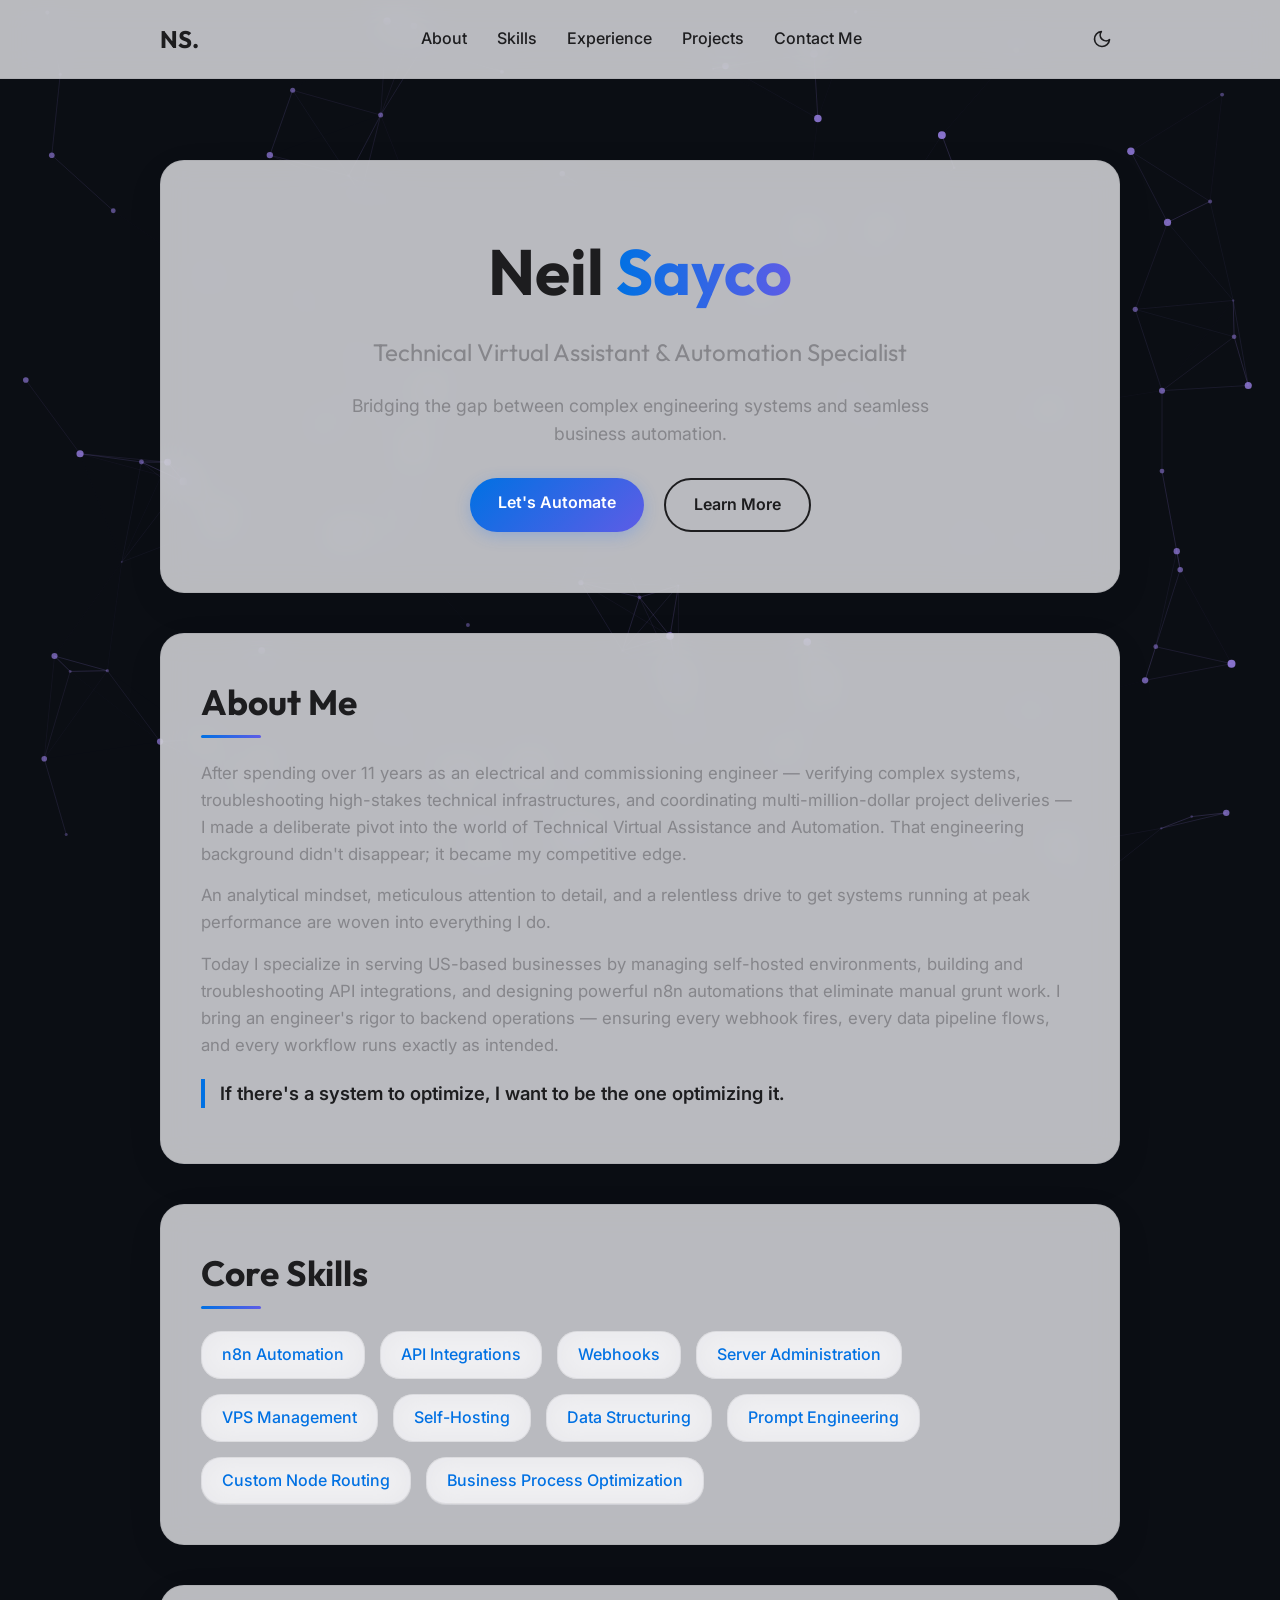
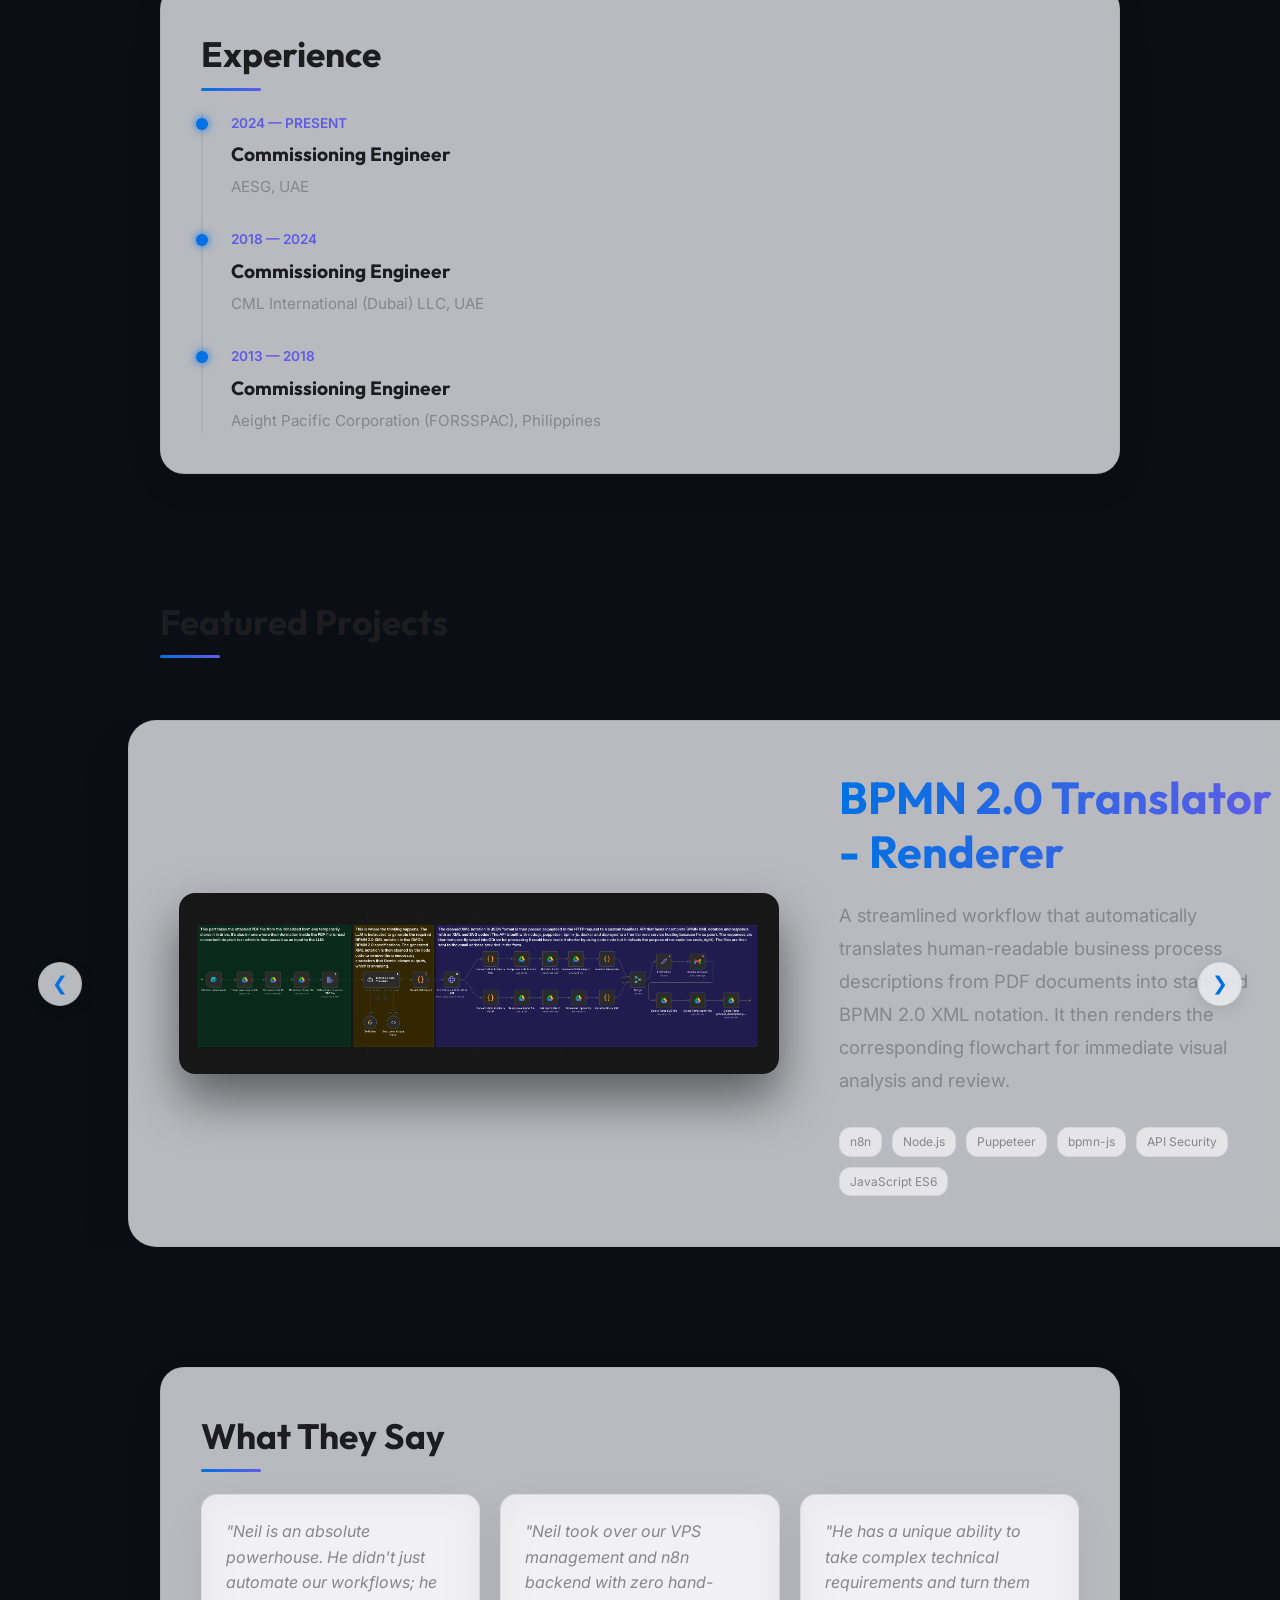
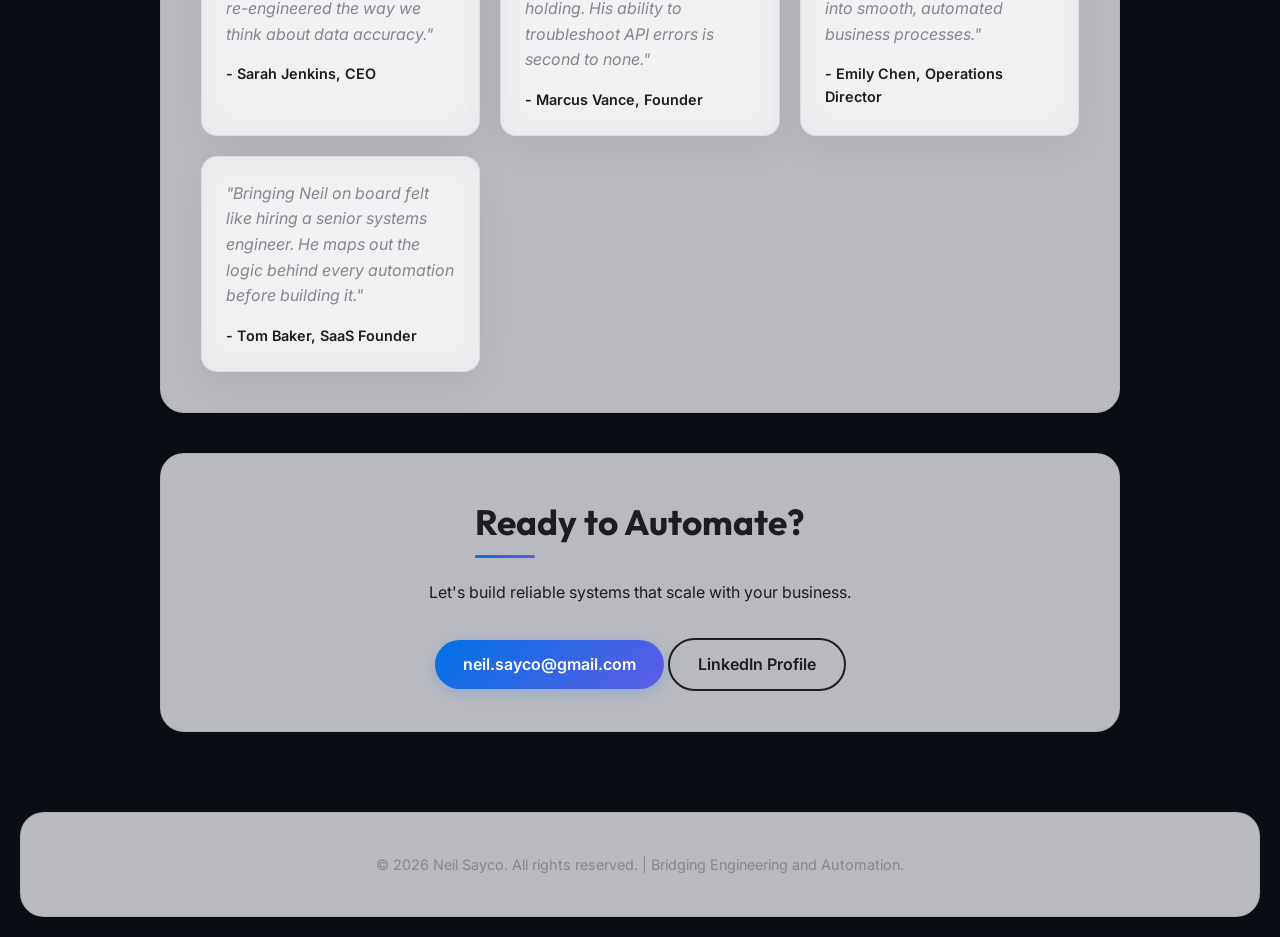
==== index.html @ bb2e6ae5 "updated the featured project section" ====
<!DOCTYPE html>
<html lang="en">
<head>
    <meta charset="UTF-8">
    <meta name="viewport" content="width=device-width, initial-scale=1.0">
    <meta name="description" content="Neil Sayco - Technical Virtual Assistant & n8n Automation Specialist">
    <title>Neil Sayco | Technical VA & Automation Specialist</title>
    <!-- Google Fonts -->
    <link rel="preconnect" href="https://fonts.googleapis.com">
    <link rel="preconnect" href="https://fonts.gstatic.com" crossorigin>
    <link href="https://fonts.googleapis.com/css2?family=Inter:wght@300;400;500;600;700;800&family=Outfit:wght@400;500;700&display=swap" rel="stylesheet">
    <link rel="stylesheet" href="styles.css">
</head>
<body>
    <!-- Canvas for Floating Particles -->
    <canvas id="particle-canvas"></canvas>

    <!-- Navigation -->
    <nav class="navbar">
        <div class="nav-content">
            <div class="logo">NS.</div>
            <div class="nav-links">
                <a href="#about">About</a>
                <a href="#skills">Skills</a>
                <a href="#experience">Experience</a>
                <a href="#projects">Projects</a>
                <a href="#contact">Contact Me</a>
            </div>
            <button id="theme-toggle" class="theme-btn" aria-label="Toggle Theme">
                <svg id="moon-icon" xmlns="http://www.w3.org/2000/svg" width="20" height="20" viewBox="0 0 24 24" fill="none" stroke="currentColor" stroke-width="2" stroke-linecap="round" stroke-linejoin="round" class="hidden"><path d="M21 12.79A9 9 0 1 1 11.21 3 7 7 0 0 0 21 12.79z"></path></svg>
                <svg id="sun-icon" xmlns="http://www.w3.org/2000/svg" width="20" height="20" viewBox="0 0 24 24" fill="none" stroke="currentColor" stroke-width="2" stroke-linecap="round" stroke-linejoin="round" class="hidden"><circle cx="12" cy="12" r="5"></circle><line x1="12" y1="1" x2="12" y2="3"></line><line x1="12" y1="21" x2="12" y2="23"></line><line x1="4.22" y1="4.22" x2="5.64" y2="5.64"></line><line x1="18.36" y1="18.36" x2="19.78" y2="19.78"></line><line x1="1" y1="12" x2="3" y2="12"></line><line x1="21" y1="12" x2="23" y2="12"></line><line x1="4.22" y1="19.78" x2="5.64" y2="18.36"></line><line x1="18.36" y1="5.64" x2="19.78" y2="4.22"></line></svg>
            </button>
        </div>
    </nav>

    <main class="container">
        <!-- Hero Section -->
        <section id="hero" class="glass-panel text-center hero-section reveal">
            <h1 class="hero-title">Neil <span class="gradient-text">Sayco</span></h1>
            <h2 class="hero-subtitle">Technical Virtual Assistant & Automation Specialist</h2>
            <p class="hero-tagline">Bridging the gap between complex engineering systems and seamless business automation.</p>
            <div class="hero-cta">
                <a href="#contact" class="btn btn-primary">Let's Automate</a>
                <a href="#about" class="btn btn-secondary">Learn More</a>
            </div>
        </section>

        <!-- About Section -->
        <section id="about" class="glass-panel reveal">
            <h2 class="section-title">About Me</h2>
            <div class="about-content">
                <p>After spending over 11 years as an electrical and commissioning engineer — verifying complex systems, troubleshooting high-stakes technical infrastructures, and coordinating multi-million-dollar project deliveries — I made a deliberate pivot into the world of Technical Virtual Assistance and Automation. That engineering background didn't disappear; it became my competitive edge.</p>
                <p>An analytical mindset, meticulous attention to detail, and a relentless drive to get systems running at peak performance are woven into everything I do.</p>
                <p>Today I specialize in serving US-based businesses by managing self-hosted environments, building and troubleshooting API integrations, and designing powerful n8n automations that eliminate manual grunt work. I bring an engineer's rigor to backend operations — ensuring every webhook fires, every data pipeline flows, and every workflow runs exactly as intended.</p>
                <p class="highlight-text">If there's a system to optimize, I want to be the one optimizing it.</p>
            </div>
        </section>

        <!-- Skills Section -->
        <section id="skills" class="glass-panel reveal">
            <h2 class="section-title">Core Skills</h2>
            <div class="skills-grid">
                <div class="skill-tag">n8n Automation</div>
                <div class="skill-tag">API Integrations</div>
                <div class="skill-tag">Webhooks</div>
                <div class="skill-tag">Server Administration</div>
                <div class="skill-tag">VPS Management</div>
                <div class="skill-tag">Self-Hosting</div>
                <div class="skill-tag">Data Structuring</div>
                <div class="skill-tag">Prompt Engineering</div>
                <div class="skill-tag">Custom Node Routing</div>
                <div class="skill-tag">Business Process Optimization</div>
            </div>
        </section>

        <!-- Experience Section -->
        <section id="experience" class="glass-panel reveal">
            <h2 class="section-title">Experience</h2>
            <div class="timeline">
                <div class="timeline-item">
                    <div class="timeline-date">2024 — PRESENT</div>
                    <div class="timeline-content">
                        <h3>Commissioning Engineer</h3>
                        <p>AESG, UAE</p>
                    </div>
                </div>
                <div class="timeline-item">
                    <div class="timeline-date">2018 — 2024</div>
                    <div class="timeline-content">
                        <h3>Commissioning Engineer</h3>
                        <p>CML International (Dubai) LLC, UAE</p>
                    </div>
                </div>
                <div class="timeline-item">
                    <div class="timeline-date">2013 — 2018</div>
                    <div class="timeline-content">
                        <h3>Commissioning Engineer</h3>
                        <p>Aeight Pacific Corporation (FORSSPAC), Philippines</p>
                    </div>
                </div>
            </div>
        </section>

        <!-- Projects Section - Full Bleed Carousel -->
        <section id="projects" class="reveal" style="width: 100vw; margin-left: calc(-50vw + 50%); padding: 80px 0; overflow-x: hidden;">
            <div style="max-width: 1000px; margin: 0 auto; padding: 0 20px; display: flex;">
                <h2 class="section-title">Featured Projects</h2>
            </div>
            <div class="carousel-wrapper" style="width: 100vw; margin-top: 40px;">
                <button class="carousel-btn prev-btn" aria-label="Previous Project" style="left: 3vw;">❮</button>
                <div class="projects-carousel" style="padding: 0; gap: 0;">
                    <!-- BPMN Project -->
                    <div class="carousel-slide">
                        <a href="bpmn-translator.html" class="slide-content-layout" style="text-decoration: none; color: inherit;">
                            <img src="bpmn-screenshot.png" alt="BPMN Workflow" class="slide-image">
                            <div class="slide-text">
                                <h3>BPMN 2.0 Translator - Renderer</h3>
                                <p>A streamlined workflow that automatically translates human-readable business process descriptions from PDF documents into standard BPMN 2.0 XML notation. It then renders the corresponding flowchart for immediate visual analysis and review.</p>
                                <div class="project-tags">
                                    <span class="tag">n8n</span>
                                    <span class="tag">Node.js</span>
                                    <span class="tag">Puppeteer</span>
                                    <span class="tag">bpmn-js</span>
                                    <span class="tag">API Security</span>
                                    <span class="tag">JavaScript ES6</span>
                                </div>
                            </div>
                        </a>
                    </div>
                    <!-- Error Handler Project -->
                    <div class="carousel-slide">
                        <div class="slide-content-layout">
                            <img src="error-handler-screenshot.png" alt="Simple Error Handler Workflow" class="slide-image">
                            <div class="slide-text">
                                <h3>Simple Error Handler Workflow</h3>
                                <p>A resilient, general-purpose error handling architecture that programmatically intercepts node failures across all automations. It instantly aggregates execution diagnostics and alerts stakeholders via beautifully structured HTML email reports.</p>
                                <div class="project-tags">
                                    <span class="tag">n8n</span>
                                </div>
                            </div>
                        </div>
                    </div>
                    <!-- Server Project -->
                    <div class="carousel-slide">
                        <div class="slide-content-layout">
                            <div class="slide-text" style="text-align: center; margin: 0 auto; max-width: 800px;">
                                <h3>Self-Hosted Automation Server</h3>
                                <p>Deployed and managed a self-hosted n8n instance on a Hostinger VPS. Configured secure environment variables, managed backend troubleshooting, and resolved complex OAuth redirect_uri_mismatch errors.</p>
                                <div class="project-tags" style="justify-content: center;">
                                    <span class="tag">n8n</span>
                                    <span class="tag">VPS</span>
                                    <span class="tag">API</span>
                                </div>
                            </div>
                        </div>
                    </div>
                    <!-- Chatbot Project -->
                    <div class="carousel-slide">
                        <div class="slide-content-layout">
                            <div class="slide-text" style="text-align: center; margin: 0 auto; max-width: 800px;">
                                <h3>AI Chatbot Knowledge Base</h3>
                                <p>Structured a foundational knowledge base for an AI-powered customer service chatbot. Organized business data and operational logic for automated customer inquiry resolution (Sip & Snack Society).</p>
                                <div class="project-tags" style="justify-content: center;">
                                    <span class="tag">AI Integration</span>
                                    <span class="tag">Data Structuring</span>
                                </div>
                            </div>
                        </div>
                    </div>
                    <!-- Advanced Workflow Project -->
                    <div class="carousel-slide">
                        <div class="slide-content-layout">
                            <div class="slide-text" style="text-align: center; margin: 0 auto; max-width: 800px;">
                                <h3>Advanced Workflow Automation</h3>
                                <p>Developed custom automation logic utilizing n8n expressions and custom node routing to streamline data transfer and eliminate manual administrative tasks.</p>
                                <div class="project-tags" style="justify-content: center;">
                                    <span class="tag">n8n</span>
                                    <span class="tag">BPA</span>
                                </div>
                            </div>
                        </div>
                    </div>
                </div>
                <button class="carousel-btn next-btn" aria-label="Next Project" style="right: 3vw;">❯</button>
            </div>
        </section>

        <!-- Testimonials Section -->
        <section id="testimonials" class="glass-panel reveal">
            <h2 class="section-title">What They Say</h2>
            <div class="testimonials-grid">
                <div class="testimonial-card glass-panel-inner">
                    <p class="quote">"Neil is an absolute powerhouse. He didn't just automate our workflows; he re-engineered the way we think about data accuracy."</p>
                    <p class="author">- Sarah Jenkins, CEO</p>
                </div>
                <div class="testimonial-card glass-panel-inner">
                    <p class="quote">"Neil took over our VPS management and n8n backend with zero hand-holding. His ability to troubleshoot API errors is second to none."</p>
                    <p class="author">- Marcus Vance, Founder</p>
                </div>
                <div class="testimonial-card glass-panel-inner">
                    <p class="quote">"He has a unique ability to take complex technical requirements and turn them into smooth, automated business processes."</p>
                    <p class="author">- Emily Chen, Operations Director</p>
                </div>
                <div class="testimonial-card glass-panel-inner">
                    <p class="quote">"Bringing Neil on board felt like hiring a senior systems engineer. He maps out the logic behind every automation before building it."</p>
                    <p class="author">- Tom Baker, SaaS Founder</p>
                </div>
            </div>
        </section>

        <!-- Contact Section -->
        <section id="contact" class="glass-panel reveal text-center">
            <h2 class="section-title">Ready to Automate?</h2>
            <p style="margin-bottom: 2rem;">Let's build reliable systems that scale with your business.</p>
            <div class="contact-links">
                <a href="mailto:neil.sayco@gmail.com" class="btn btn-primary">neil.sayco@gmail.com</a>
                <a href="https://www.linkedin.com/in/neil-tech-va/" target="_blank" class="btn btn-secondary">LinkedIn Profile</a>
            </div>
        </section>
    </main>

    <footer class="glass-panel text-center">
        <p>&copy; 2026 Neil Sayco. All rights reserved. | Bridging Engineering and Automation.</p>
    </footer>

    <!-- Lightbox Modal -->
    <div id="image-lightbox" class="lightbox hidden">
        <span class="lightbox-close">&times;</span>
        <img id="lightbox-img" class="lightbox-content" src="" alt="Full View">
    </div>

    <script src="script.js"></script>
</body>
</html>
---- styles.css ----
:root {
    /* Light Theme (Default - Apple Liquid Glass Inspired) */
    --bg-color: #0B0E14; /* Lock background to dark mode color */
    --text-primary: #1d1d1f;
    --text-secondary: #86868b;
    --accent-primary: #0071e3;
    --accent-secondary: #5e5ce6;
    --glass-bg: rgba(245, 245, 247, 0.75); /* Light grey shade for cards */
    --glass-border: rgba(0, 0, 0, 0.06);
    --glass-shadow: 0 12px 40px rgba(0, 0, 0, 0.06);
    --card-hover: rgba(229, 229, 234, 0.9);
}

.dark-theme {
    /* Dark Theme */
    --bg-color: #0B0E14; /* Deep, sleek midnight */
    --text-primary: #f8fafc;
    --text-secondary: #94a3b8;
    --accent-primary: #60a5fa;
    --accent-secondary: #a78bfa;
    --glass-bg: rgba(15, 23, 42, 0.6);
    --glass-border: rgba(255, 255, 255, 0.05);
    --glass-shadow: 0 8px 32px 0 rgba(0, 0, 0, 0.3);
    --card-hover: rgba(30, 41, 59, 0.8);
}

* {
    margin: 0;
    padding: 0;
    box-sizing: border-box;
    scroll-behavior: smooth;
}

body {
    font-family: 'Inter', sans-serif;
    background-color: var(--bg-color);
    color: var(--text-primary);
    transition: background-color 0.5s ease, color 0.5s ease;
    min-height: 100vh;
    overflow-x: hidden;
    line-height: 1.6;
}

/* Canvas Background */
#particle-canvas {
    position: fixed;
    top: 0;
    left: 0;
    width: 100vw;
    height: 100vh;
    z-index: -1;
    pointer-events: none;
}

/* Typography elements */
h1, h2, h3, h4, .logo {
    font-family: 'Outfit', sans-serif;
}

.text-center { text-align: center; }

.gradient-text {
    background: linear-gradient(to right, var(--accent-primary), var(--accent-secondary));
    -webkit-background-clip: text;
    background-clip: text;
    color: transparent;
    display: inline-block;
}

/* Container */
.container {
    max-width: 1000px;
    margin: 0 auto;
    padding: 100px 20px 40px;
    display: flex;
    flex-direction: column;
    gap: 40px;
}

/* Glassmorphism Panels */
.glass-panel {
    background: var(--glass-bg);
    backdrop-filter: blur(16px) saturate(180%);
    -webkit-backdrop-filter: blur(16px) saturate(180%);
    border: 1px solid var(--glass-border);
    border-radius: 24px;
    padding: 40px;
    box-shadow: var(--glass-shadow);
    transition: transform 0.3s ease, background 0.3s ease;
}

.glass-panel-inner {
    background: var(--glass-bg);
    backdrop-filter: blur(16px) saturate(180%);
    -webkit-backdrop-filter: blur(16px) saturate(180%);
    border: 1px solid var(--glass-border);
    border-radius: 16px;
    padding: 24px;
    box-shadow: var(--glass-shadow);
    transition: transform 0.3s ease, background 0.3s ease, box-shadow 0.3s ease;
}

.glass-panel-inner:hover {
    transform: translateY(-5px);
    background: var(--card-hover);
    box-shadow: 0 12px 40px 0 rgba(0, 0, 0, 0.15);
}

/* Navigation */
.navbar {
    position: fixed;
    top: 0;
    width: 100%;
    padding: 20px 0;
    z-index: 100;
    background: var(--glass-bg);
    backdrop-filter: blur(16px) saturate(180%);
    -webkit-backdrop-filter: blur(16px) saturate(180%);
    border-bottom: 1px solid var(--glass-border);
}

.nav-content {
    max-width: 1000px;
    margin: 0 auto;
    display: flex;
    justify-content: space-between;
    align-items: center;
    padding: 0 20px;
}

.logo {
    font-size: 1.5rem;
    font-weight: 700;
    color: var(--text-primary);
    cursor: pointer;
}

.nav-links {
    display: flex;
    gap: 30px;
}

.nav-links a {
    color: var(--text-primary);
    text-decoration: none;
    font-weight: 500;
    transition: color 0.3s ease;
}

.nav-links a:hover {
    color: var(--accent-primary);
}

.theme-btn {
    background: transparent;
    border: none;
    color: var(--text-primary);
    cursor: pointer;
    display: flex;
    align-items: center;
    justify-content: center;
    padding: 8px;
    border-radius: 50%;
    transition: background 0.3s ease;
}

.theme-btn:hover {
    background: rgba(128, 128, 128, 0.1);
}

.hidden {
    display: none;
}

/* Buttons */
.btn {
    display: inline-block;
    padding: 12px 28px;
    border-radius: 30px;
    font-weight: 600;
    text-decoration: none;
    transition: all 0.3s ease;
    cursor: pointer;
}

.btn-primary {
    background: linear-gradient(135deg, var(--accent-primary), var(--accent-secondary));
    color: white;
    box-shadow: 0 4px 15px rgba(59, 130, 246, 0.3);
}

.btn-primary:hover {
    transform: translateY(-3px);
    box-shadow: 0 8px 25px rgba(59, 130, 246, 0.4);
}

.btn-secondary {
    background: transparent;
    color: var(--text-primary);
    border: 2px solid var(--text-primary);
}

.btn-secondary:hover {
    background: var(--text-primary);
    color: var(--bg-color);
}

/* Hero Section */
.hero-section {
    margin-top: 60px;
    padding: 60px 20px;
}

.hero-title {
    font-size: 4rem;
    margin-bottom: 10px;
}

.hero-subtitle {
    font-size: 1.5rem;
    font-weight: 400;
    color: var(--text-secondary);
    margin-bottom: 20px;
}

.hero-tagline {
    font-size: 1.1rem;
    max-width: 600px;
    margin: 0 auto 30px;
    color: var(--text-secondary);
}

.hero-cta {
    display: flex;
    gap: 20px;
    justify-content: center;
}

/* Sections Common */
.section-title {
    font-size: 2.2rem;
    margin-bottom: 30px;
    position: relative;
    display: inline-block;
}

.section-title::after {
    content: '';
    position: absolute;
    bottom: -8px;
    left: 0;
    width: 60px;
    height: 3px;
    background: linear-gradient(90deg, var(--accent-primary), var(--accent-secondary));
    border-radius: 3px;
}

/* About Section */
.about-content p {
    margin-bottom: 15px;
    color: var(--text-secondary);
    font-size: 1.05rem;
}

.highlight-text {
    font-weight: 600;
    color: var(--text-primary) !important;
    font-size: 1.15rem !important;
    margin-top: 20px;
    border-left: 4px solid var(--accent-primary);
    padding-left: 15px;
}

/* Skills */
.skills-grid {
    display: flex;
    flex-wrap: wrap;
    gap: 15px;
}

.skill-tag {
    background: var(--glass-bg);
    backdrop-filter: blur(16px) saturate(180%);
    -webkit-backdrop-filter: blur(16px) saturate(180%);
    border: 1px solid var(--glass-border);
    color: var(--accent-primary);
    padding: 10px 20px;
    border-radius: 20px;
    font-weight: 500;
    transition: all 0.3s ease;
}

.dark-theme .skill-tag {
    background: var(--glass-bg);
    color: #93c5fd;
}

.skill-tag:hover {
    background: var(--accent-primary);
    color: white;
    transform: translateY(-2px);
}

/* Experience Timeline */
.timeline {
    position: relative;
    padding-left: 30px;
}

.timeline::before {
    content: '';
    position: absolute;
    left: 0;
    top: 0;
    height: 100%;
    width: 2px;
    background: var(--glass-border);
}

.timeline-item {
    position: relative;
    margin-bottom: 30px;
}

.timeline-item::before {
    content: '';
    position: absolute;
    left: -35px;
    top: 5px;
    width: 12px;
    height: 12px;
    border-radius: 50%;
    background: var(--accent-primary);
    box-shadow: 0 0 10px var(--accent-primary);
}

.timeline-item:last-child {
    margin-bottom: 0;
}

.timeline-date {
    font-size: 0.85rem;
    font-weight: 600;
    color: var(--accent-secondary);
    margin-bottom: 5px;
}

.timeline-content h3 {
    font-size: 1.2rem;
    margin-bottom: 5px;
}

.timeline-content p {
    color: var(--text-secondary);
    font-size: 0.95rem;
}

/* Projects Carousel - Full Bleed */
.carousel-wrapper {
    position: relative;
    display: flex;
    align-items: center;
    width: 100%;
}

.projects-carousel {
    display: flex;
    overflow-x: auto;
    scroll-snap-type: x mandatory;
    scroll-behavior: smooth;
    -ms-overflow-style: none; /* IE and Edge */
    scrollbar-width: none; /* Firefox */
    gap: 0;
    width: 100%;
}

.projects-carousel::-webkit-scrollbar {
    display: none;
}

.carousel-slide {
    min-width: 100vw;
    scroll-snap-align: center;
    flex-shrink: 0;
    display: flex;
    justify-content: center;
    align-items: center;
    padding: 0 10vw;
    box-sizing: border-box;
    /* Cards removed so text floats above the particle background! */
}

/* New Layout for inner slide content */
.slide-content-layout {
    display: flex;
    flex-direction: row;
    align-items: center;
    gap: 60px;
    width: 100%;
    max-width: 1200px;
    margin: 0 auto;
    
    /* Glassmorphism highlighting the expanded project block */
    background: var(--glass-bg);
    backdrop-filter: blur(16px) saturate(180%);
    -webkit-backdrop-filter: blur(16px) saturate(180%);
    border: 1px solid var(--glass-border);
    border-radius: 28px;
    padding: 50px;
    box-shadow: 0 20px 50px rgba(0, 0, 0, 0.1);
    box-sizing: border-box;
}

@media (max-width: 900px) {
    .slide-content-layout {
        flex-direction: column;
        text-align: center;
        gap: 30px;
        padding: 30px;
    }
}

.slide-image {
    flex: 1;
    width: 100%;
    max-width: 600px;
    height: auto;
    max-height: 400px;
    object-fit: contain;
    border-radius: 16px;
    box-shadow: 0 25px 50px rgba(0,0,0,0.5);
    transition: transform 0.5s ease;
}

.slide-image:hover {
    transform: scale(1.02) translateY(-10px);
}

.slide-text {
    flex: 1;
    display: flex;
    flex-direction: column;
    justify-content: center;
}

.slide-text h3 {
    font-size: 2.8rem;
    margin-bottom: 20px;
    background: linear-gradient(to right, var(--accent-primary), var(--accent-secondary));
    -webkit-background-clip: text;
    background-clip: text;
    color: transparent;
    line-height: 1.2;
}

.slide-text p {
    font-size: 1.15rem;
    color: var(--text-secondary);
    line-height: 1.8;
    margin-bottom: 30px;
}

.project-tags {
    display: flex;
    flex-wrap: wrap;
    gap: 10px;
}

@media (max-width: 900px) {
    .project-tags {
        justify-content: center;
    }
}

.carousel-btn {
    position: absolute;
    top: 50%;
    transform: translateY(-50%);
    background: var(--glass-bg);
    border: 1px solid var(--glass-border);
    backdrop-filter: blur(16px) saturate(180%);
    -webkit-backdrop-filter: blur(16px) saturate(180%);
    color: var(--accent-primary);
    width: 44px;
    height: 44px;
    border-radius: 50%;
    cursor: pointer;
    z-index: 10;
    display: flex;
    align-items: center;
    justify-content: center;
    font-size: 1.2rem;
    box-shadow: 0 4px 15px rgba(0, 0, 0, 0.1);
    transition: all 0.3s ease;
}

.carousel-btn:hover {
    background: var(--accent-primary);
    color: white;
    transform: translateY(-50%) scale(1.1);
}

.prev-btn { left: 20px; }
.next-btn { right: 20px; }

.tag {
    font-size: 0.75rem;
    padding: 4px 10px;
    background: var(--glass-bg);
    border: 1px solid var(--glass-border);
    border-radius: 12px;
    color: var(--text-secondary);
}

/* Testimonials */
.testimonials-grid {
    display: grid;
    grid-template-columns: repeat(auto-fit, minmax(250px, 1fr));
    gap: 20px;
}

.quote {
    font-style: italic;
    color: var(--text-secondary);
    margin-bottom: 15px;
}

.author {
    font-weight: 600;
    font-size: 0.9rem;
    color: var(--text-primary);
}

/* Footer */
footer {
    padding: 20px;
    margin: 40px 20px 20px;
    border-radius: 16px;
    font-size: 0.9rem;
    color: var(--text-secondary);
}

/* Reveal Animations */
.reveal {
    opacity: 0;
    transform: translateY(30px);
    transition: all 0.8s ease-out;
}

.reveal.active {
    opacity: 1;
    transform: translateY(0);
}

@media (max-width: 768px) {
    .hero-title {
        font-size: 2.8rem;
    }
    .hero-subtitle {
        font-size: 1.2rem;
    }
    .nav-links {
        display: none;
    }
}

/* View Transition API for Circular Theme Toggle Wipe */
::view-transition-old(root),
::view-transition-new(root) {
    animation: none;
    mix-blend-mode: normal;
}
::view-transition-new(root) {
    z-index: 10;
}
::view-transition-old(root) {
    z-index: 1;
}

/* Disable existing fade transitions while the view transition circle wipe runs */
html.switching-theme * {
    transition: none !important;
}

/* Image Expansion Lightbox */
.lightbox {
    position: fixed;
    z-index: 2000;
    top: 0;
    left: 0;
    width: 100vw;
    height: 100vh;
    background-color: rgba(0, 0, 0, 0.85);
    backdrop-filter: blur(10px);
    -webkit-backdrop-filter: blur(10px);
    display: flex;
    justify-content: center;
    align-items: center;
    opacity: 0;
    pointer-events: none;
    transition: opacity 0.3s ease;
}

.lightbox:not(.hidden) {
    opacity: 1;
    pointer-events: auto;
}

.lightbox-content {
    max-width: 90vw;
    max-height: 90vh;
    border-radius: 12px;
    box-shadow: 0 15px 50px rgba(0, 0, 0, 0.6);
    transform: scale(0.95);
    transition: transform 0.3s ease;
    object-fit: contain;
}

.lightbox:not(.hidden) .lightbox-content {
    transform: scale(1);
}

.lightbox-close {
    position: absolute;
    top: 30px;
    right: 40px;
    color: white;
    font-size: 50px;
    font-weight: 300;
    cursor: pointer;
    transition: color 0.3s ease;
}

.lightbox-close:hover {
    color: var(--accent-primary);
}
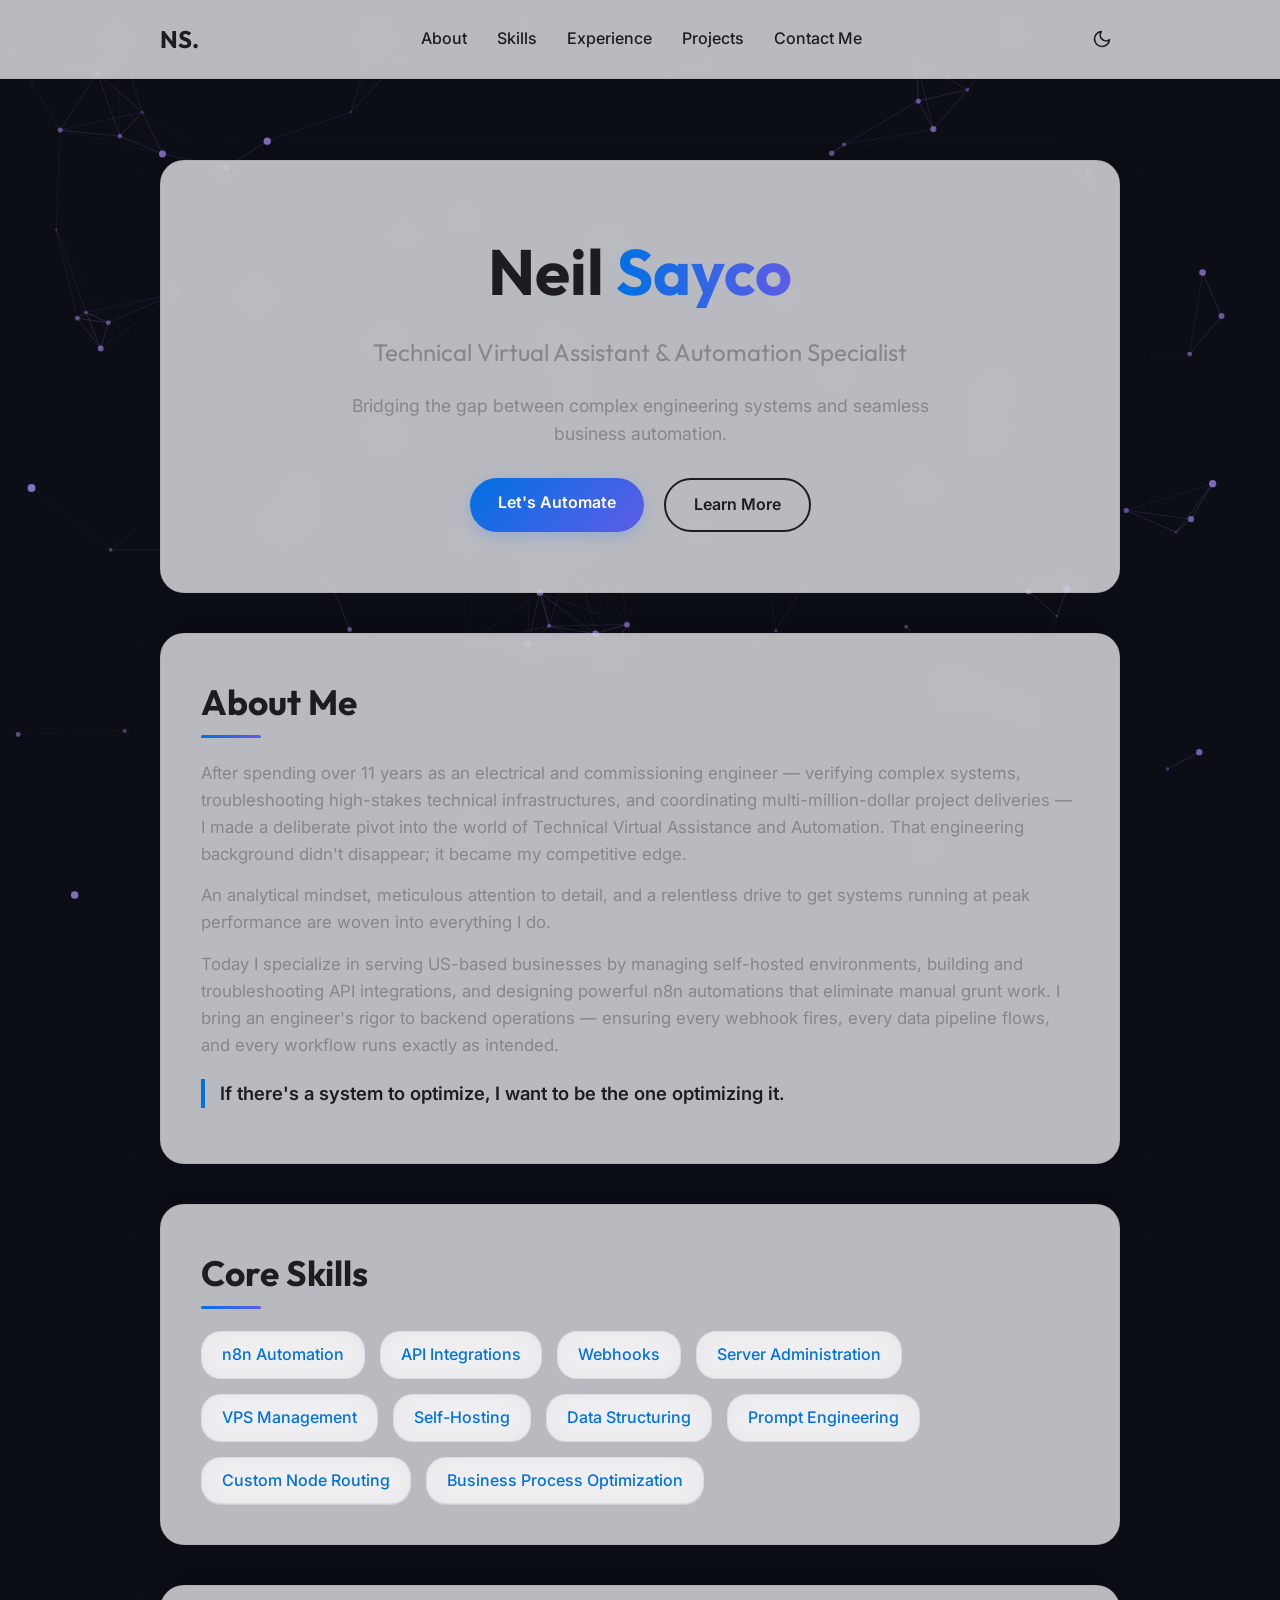
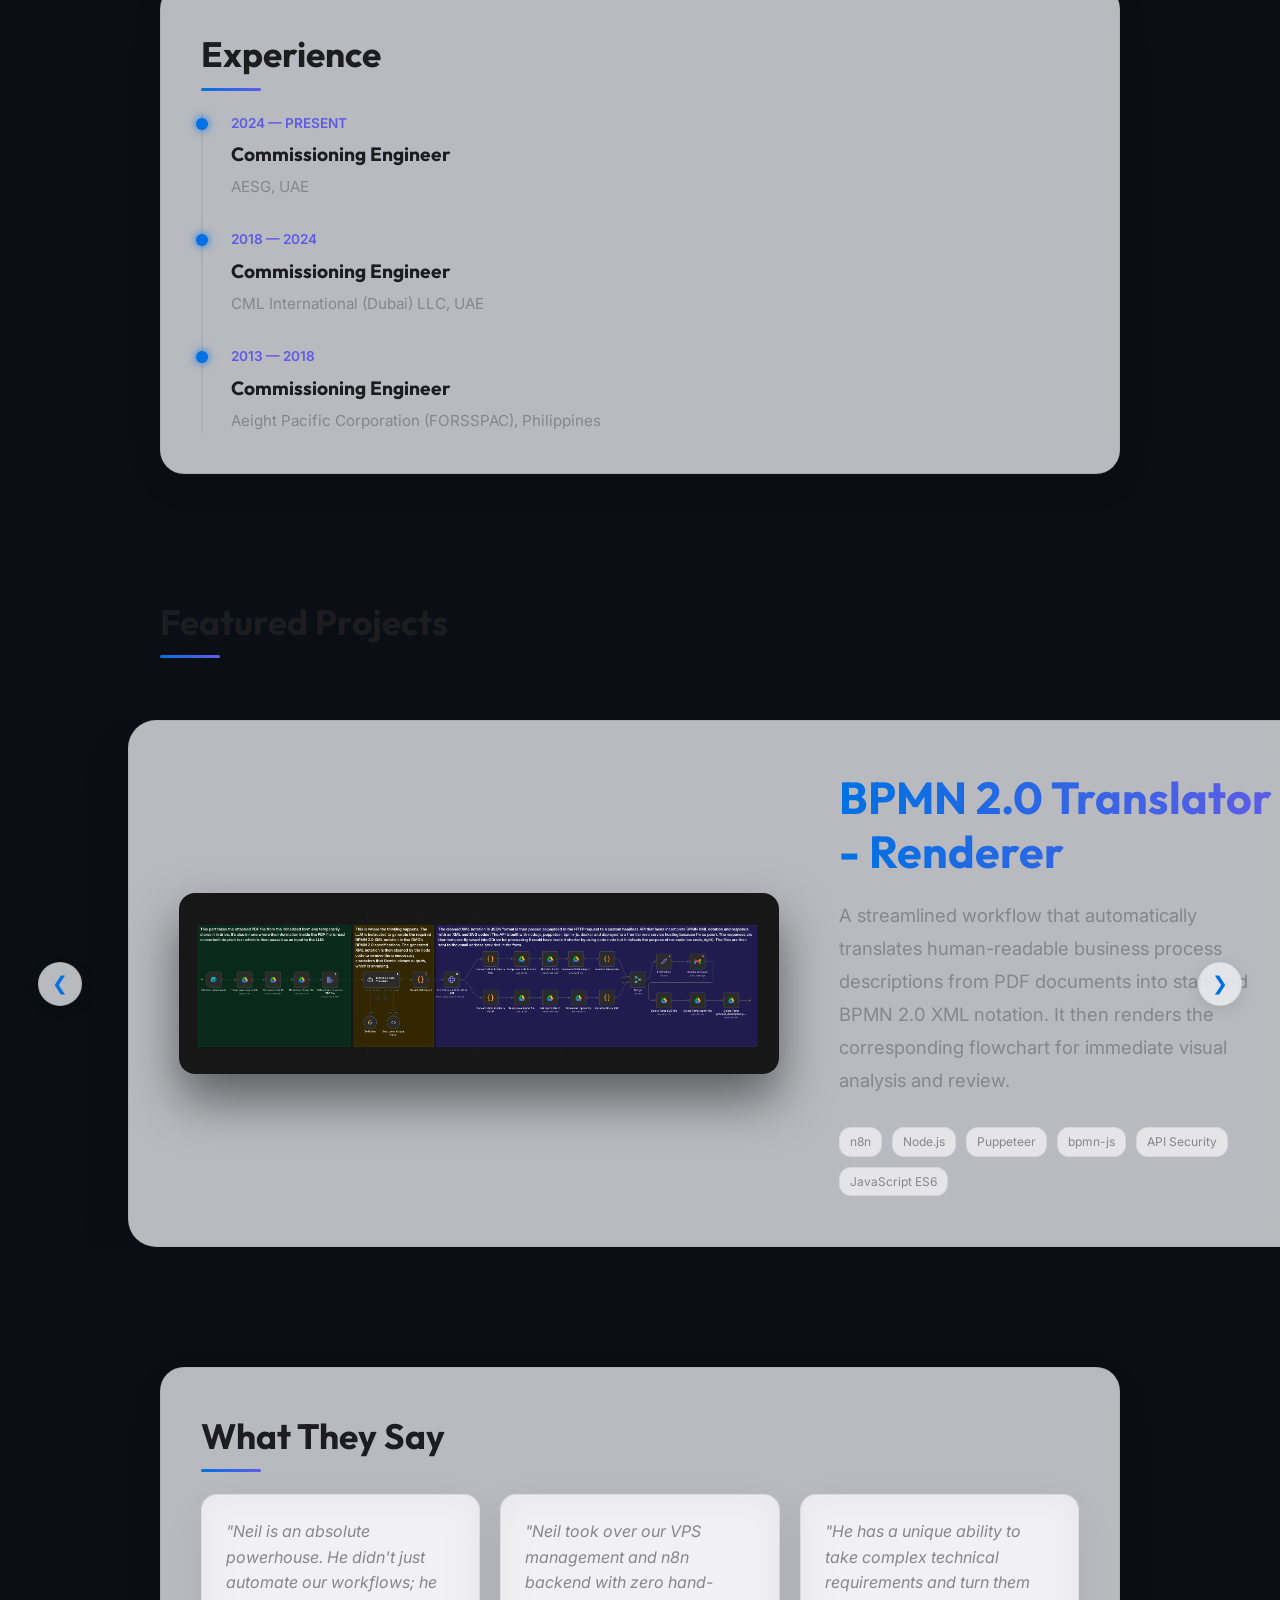
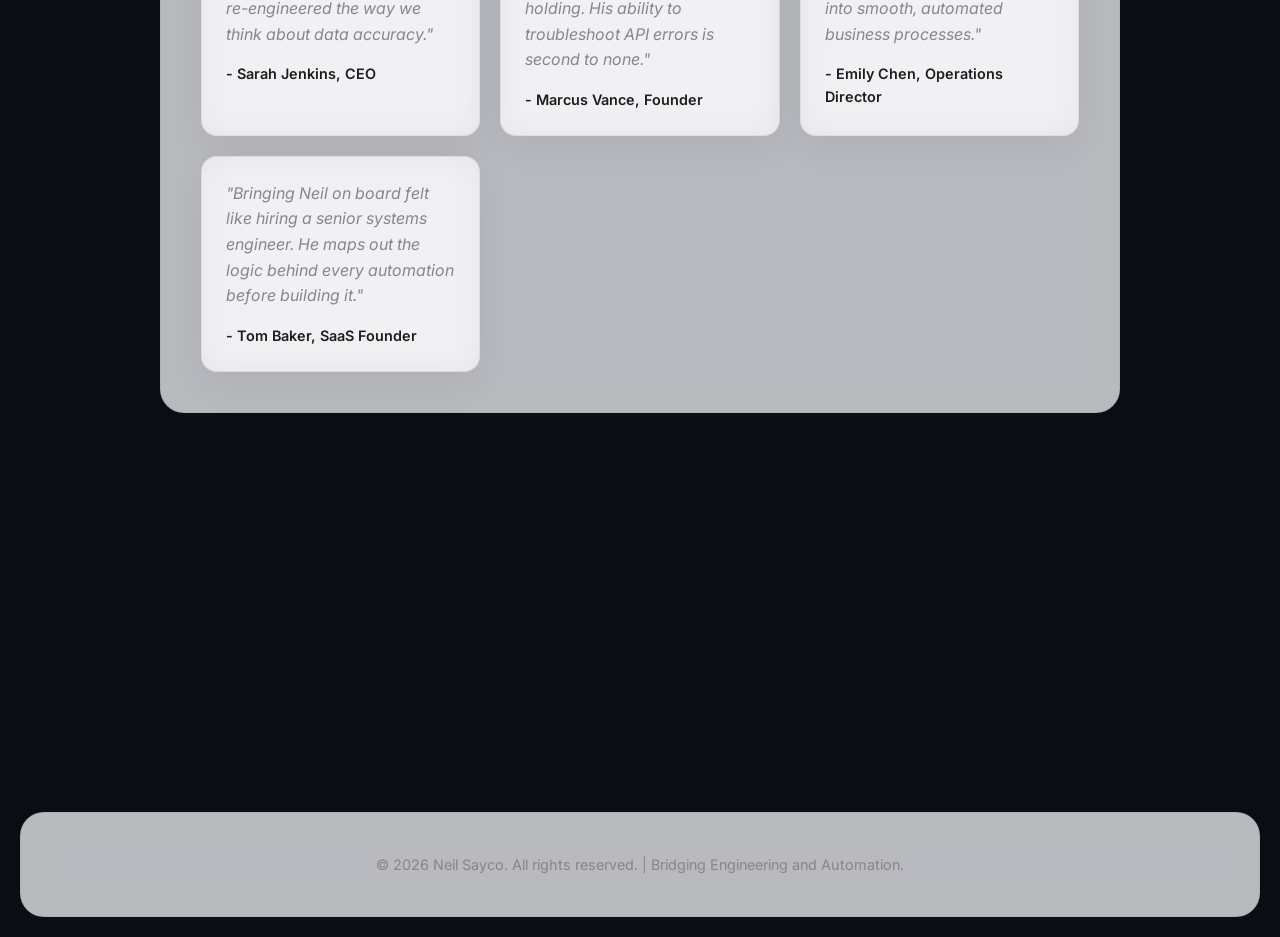
==== commit ee6cc687: "Removed placeholder projects" ====
--- a/index.html
+++ b/index.html
@@ -140,7 +140,7 @@
                             </div>
                         </div>
                     </div>
-                    <!-- Server Project -->
+                    <!-- Server Project
                     <div class="carousel-slide">
                         <div class="slide-content-layout">
                             <div class="slide-text" style="text-align: center; margin: 0 auto; max-width: 800px;">
@@ -154,7 +154,7 @@
                             </div>
                         </div>
                     </div>
-                    <!-- Chatbot Project -->
+                    -- Chatbot Project --
                     <div class="carousel-slide">
                         <div class="slide-content-layout">
                             <div class="slide-text" style="text-align: center; margin: 0 auto; max-width: 800px;">
@@ -167,7 +167,7 @@
                             </div>
                         </div>
                     </div>
-                    <!-- Advanced Workflow Project -->
+                    -- Advanced Workflow Project --
                     <div class="carousel-slide">
                         <div class="slide-content-layout">
                             <div class="slide-text" style="text-align: center; margin: 0 auto; max-width: 800px;">
@@ -180,7 +180,7 @@
                             </div>
                         </div>
                     </div>
-                </div>
+                </div> -->
                 <button class="carousel-btn next-btn" aria-label="Next Project" style="right: 3vw;">❯</button>
             </div>
         </section>
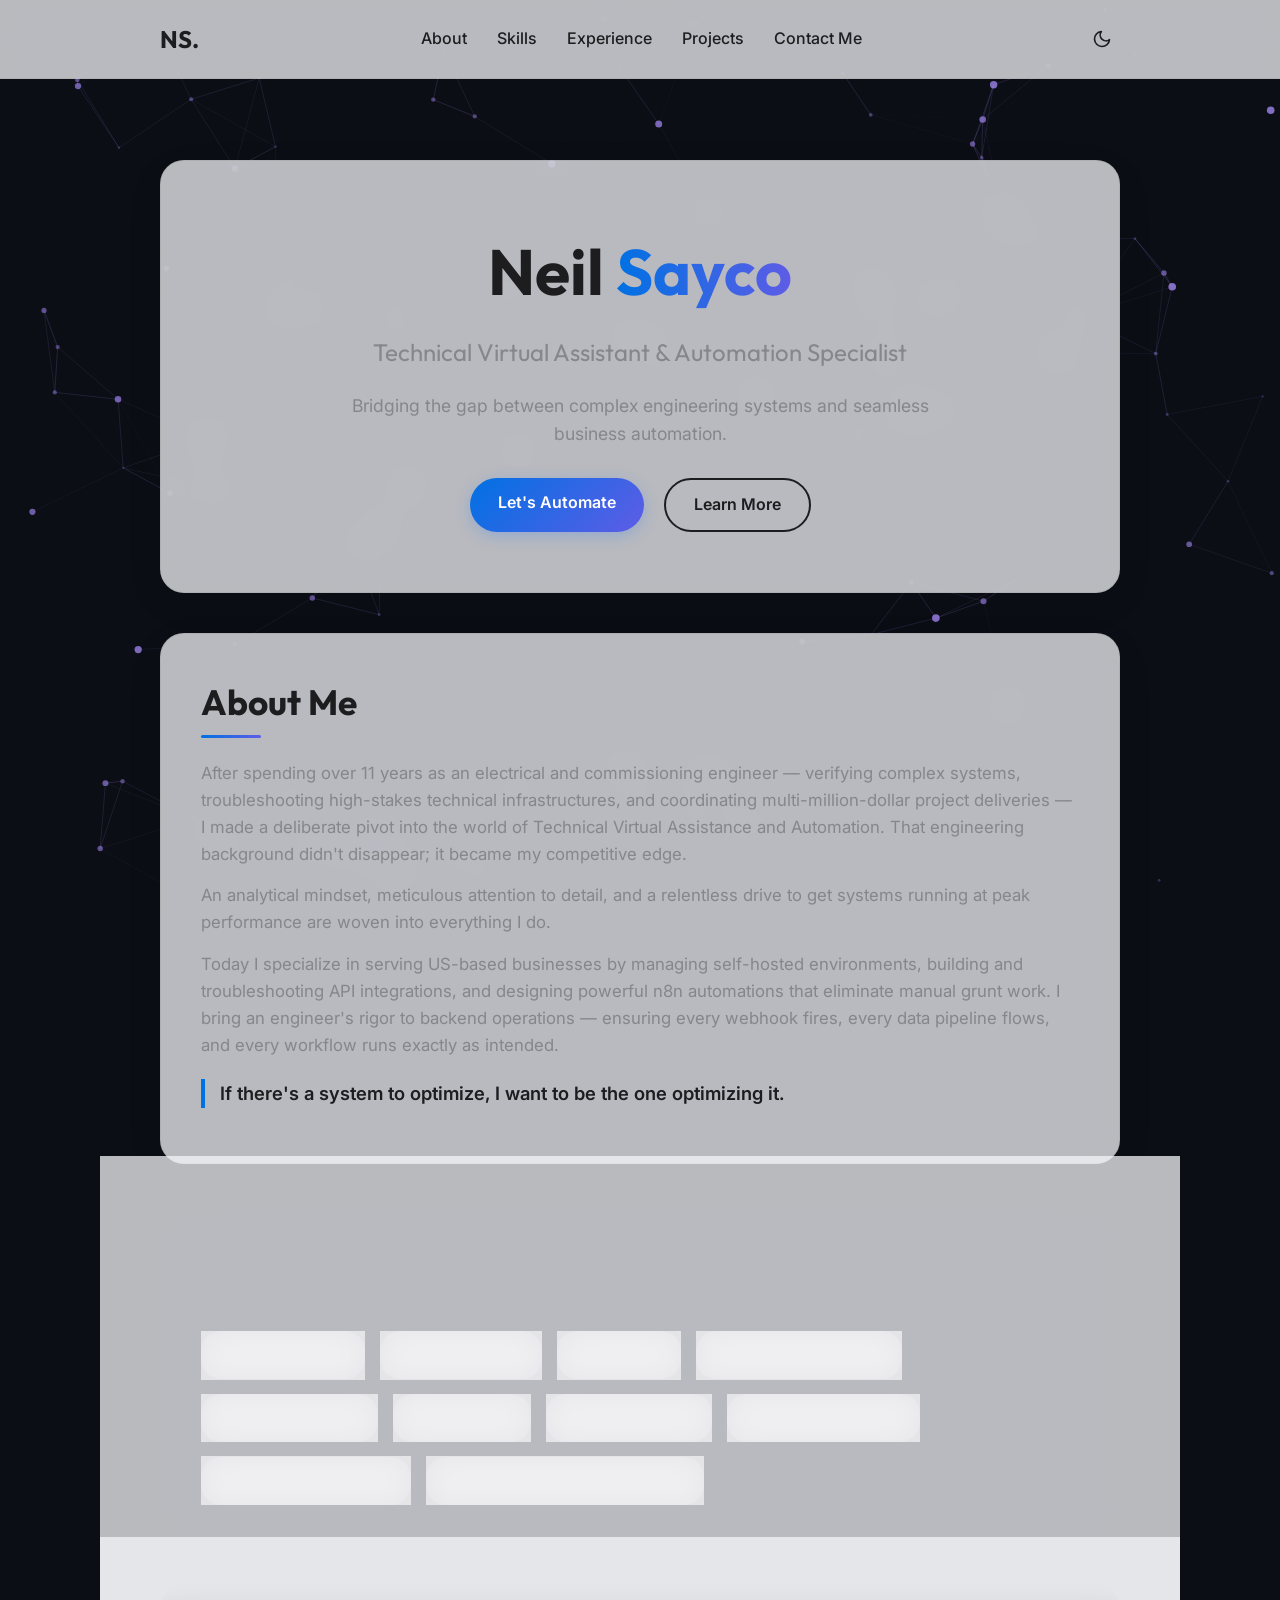
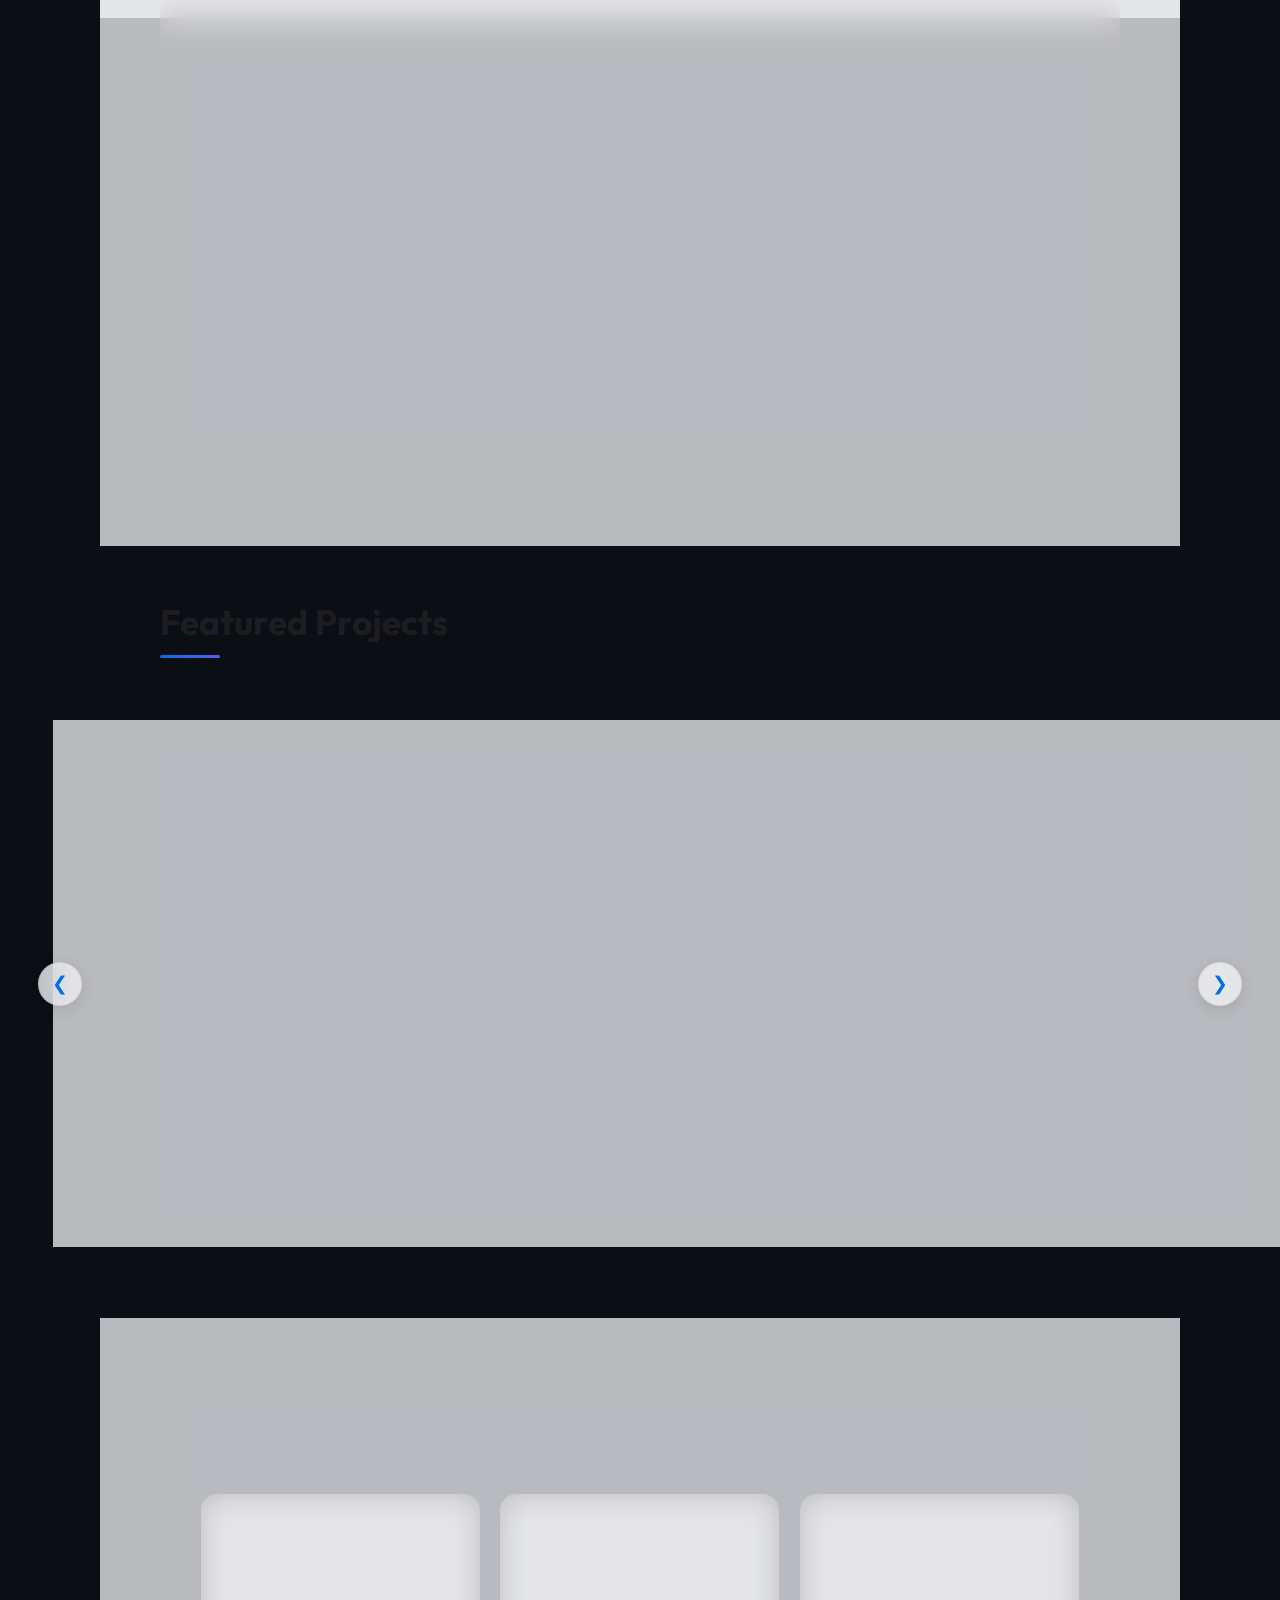
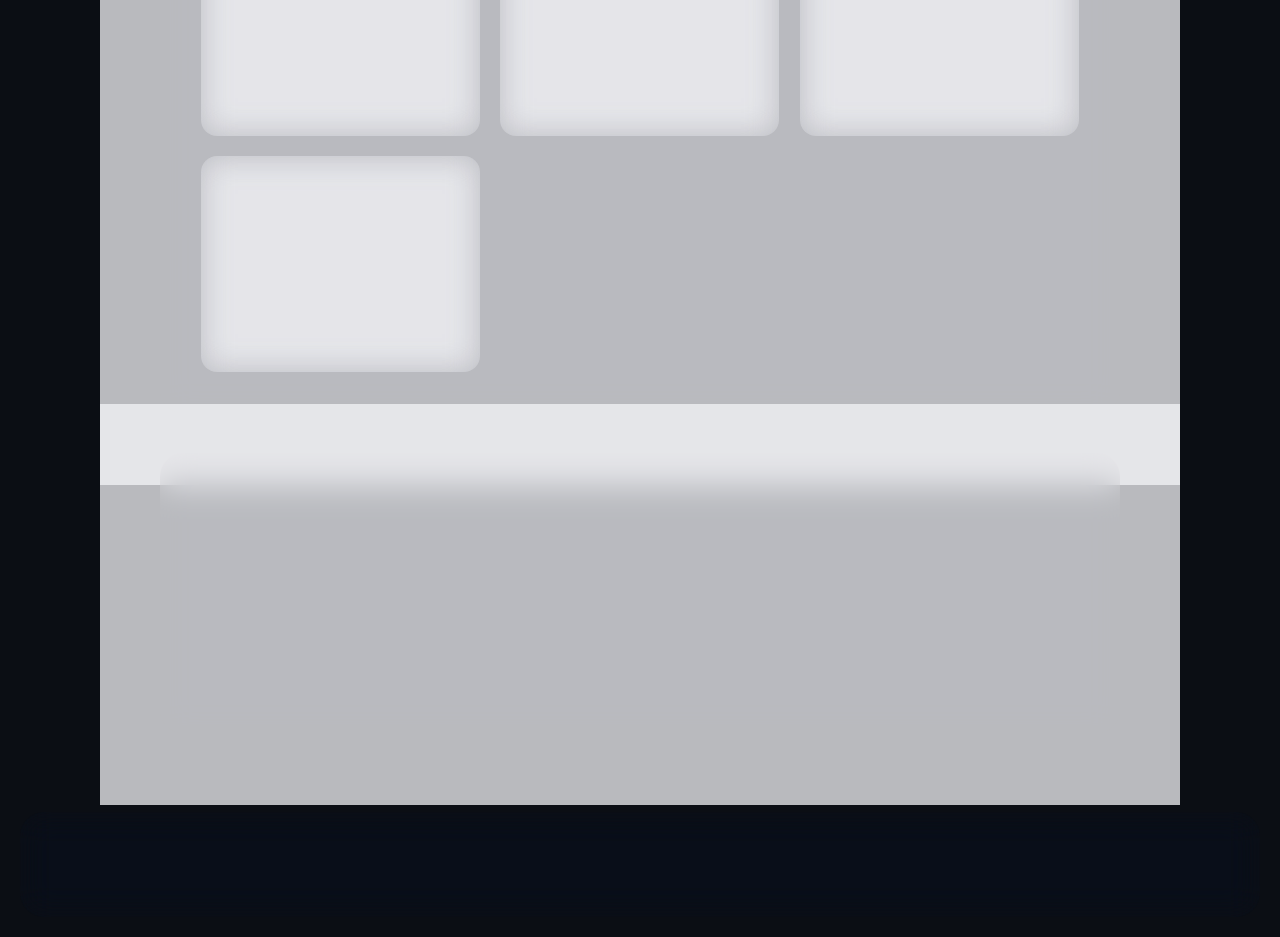
==== commit fd6c878f: "added core-ai agent project files" ====
--- a/index.html
+++ b/index.html
@@ -140,47 +140,22 @@
                             </div>
                         </div>
                     </div>
-                    <!-- Server Project
+                    <!-- CORE Cx AI Agent Project -->
                     <div class="carousel-slide">
-                        <div class="slide-content-layout">
-                            <div class="slide-text" style="text-align: center; margin: 0 auto; max-width: 800px;">
-                                <h3>Self-Hosted Automation Server</h3>
-                                <p>Deployed and managed a self-hosted n8n instance on a Hostinger VPS. Configured secure environment variables, managed backend troubleshooting, and resolved complex OAuth redirect_uri_mismatch errors.</p>
-                                <div class="project-tags" style="justify-content: center;">
-                                    <span class="tag">n8n</span>
-                                    <span class="tag">VPS</span>
-                                    <span class="tag">API</span>
+                        <a href="CORE-AI.html" class="slide-content-layout" style="text-decoration: none; color: inherit;">
+                            <img src="core-ai-screenshot.png" alt="CORE AI Cx Agent" class="slide-image">
+                                <div class="slide-text">
+                                    <h3>CORE AI Cx Agent</h3>
+                                    <p>A simple AI Agent for Commissioning Engineers that utilizes Retrieval-Augmented Generation (RAG) to provide contextually relevant information and support.</p>
+                                    <div class="project-tags">
+                                        <span class="tag">n8n</span>
+                                        <span class="tag">AI Integration</span>
+                                        <span class="tag">RAG</span>
+                                    </div>
                                 </div>
-                            </div>
-                        </div>
-                    </div>
-                    -- Chatbot Project --
-                    <div class="carousel-slide">
-                        <div class="slide-content-layout">
-                            <div class="slide-text" style="text-align: center; margin: 0 auto; max-width: 800px;">
-                                <h3>AI Chatbot Knowledge Base</h3>
-                                <p>Structured a foundational knowledge base for an AI-powered customer service chatbot. Organized business data and operational logic for automated customer inquiry resolution (Sip & Snack Society).</p>
-                                <div class="project-tags" style="justify-content: center;">
-                                    <span class="tag">AI Integration</span>
-                                    <span class="tag">Data Structuring</span>
-                                </div>
-                            </div>
-                        </div>
-                    </div>
-                    -- Advanced Workflow Project --
-                    <div class="carousel-slide">
-                        <div class="slide-content-layout">
-                            <div class="slide-text" style="text-align: center; margin: 0 auto; max-width: 800px;">
-                                <h3>Advanced Workflow Automation</h3>
-                                <p>Developed custom automation logic utilizing n8n expressions and custom node routing to streamline data transfer and eliminate manual administrative tasks.</p>
-                                <div class="project-tags" style="justify-content: center;">
-                                    <span class="tag">n8n</span>
-                                    <span class="tag">BPA</span>
-                                </div>
-                            </div>
-                        </div>
-                    </div>
-                </div> -->
+                        </a>
+                    </div>
+
                 <button class="carousel-btn next-btn" aria-label="Next Project" style="right: 3vw;">❯</button>
             </div>
         </section>
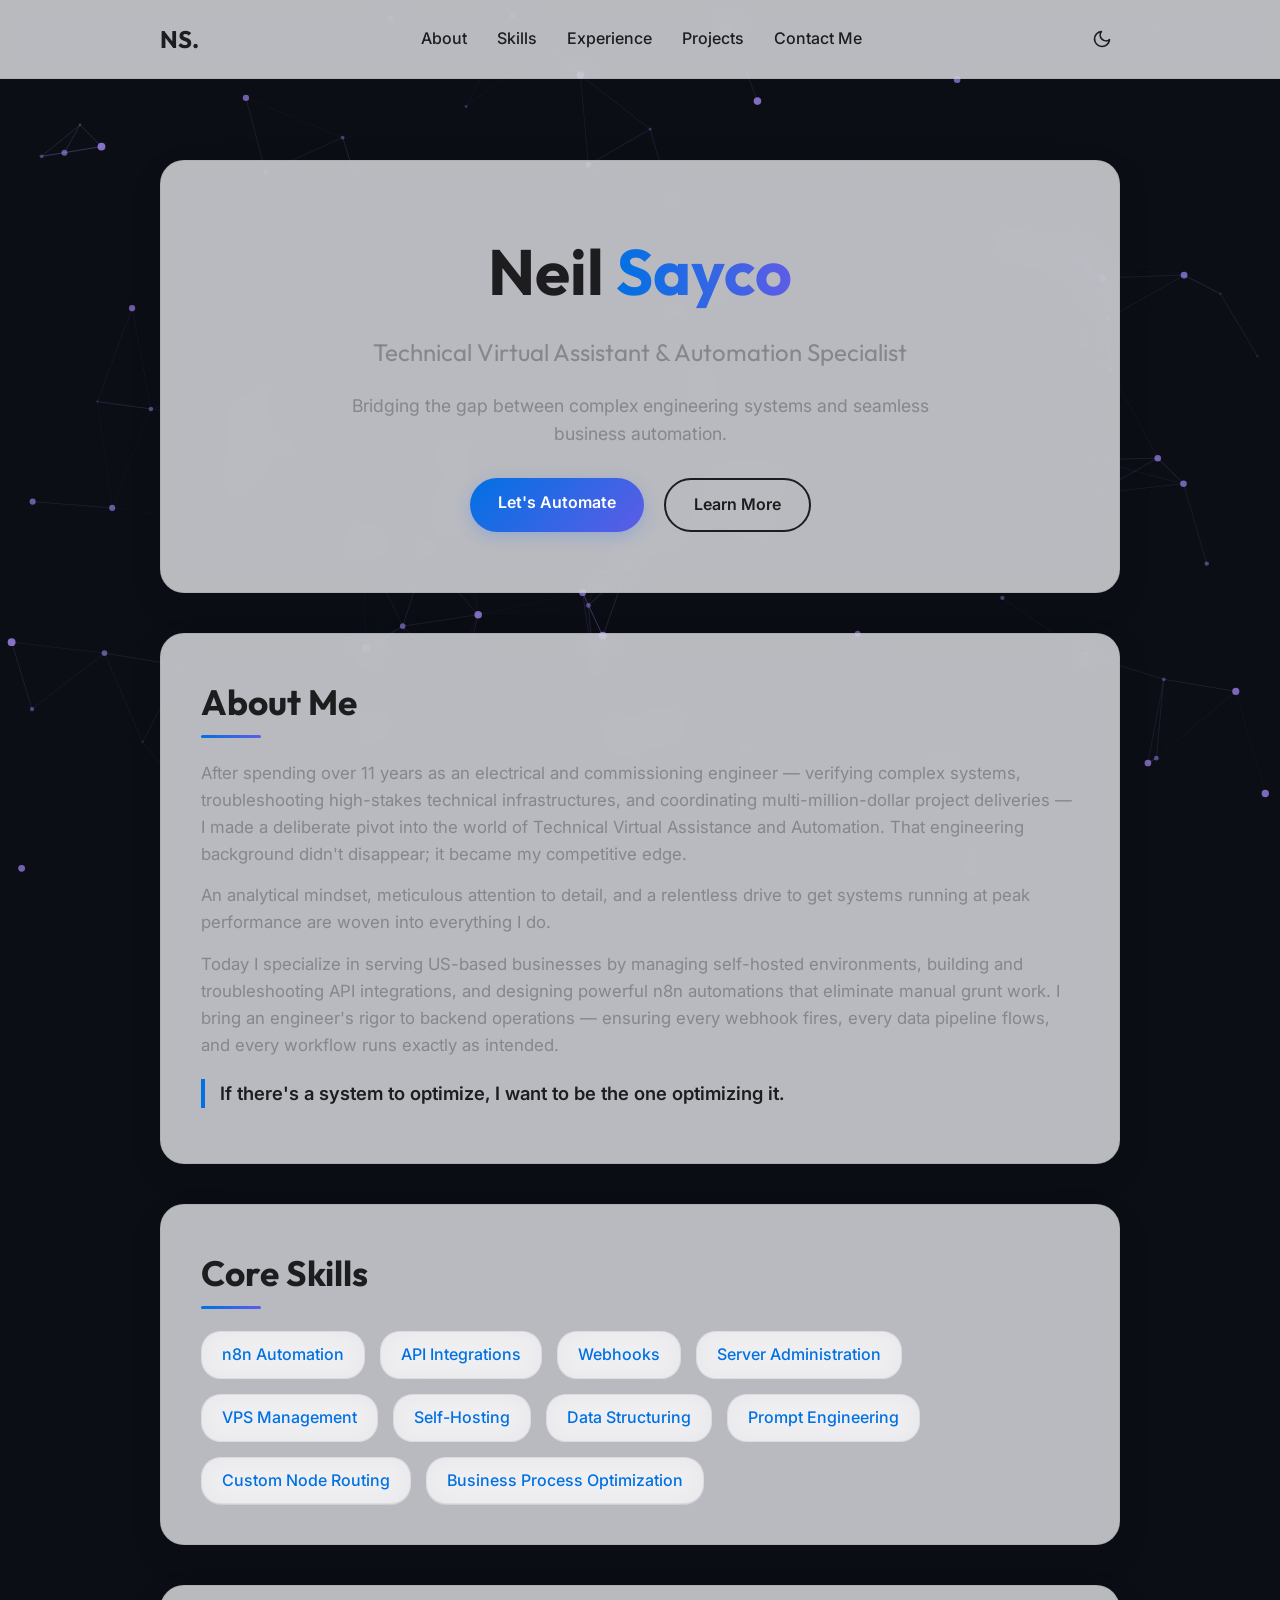
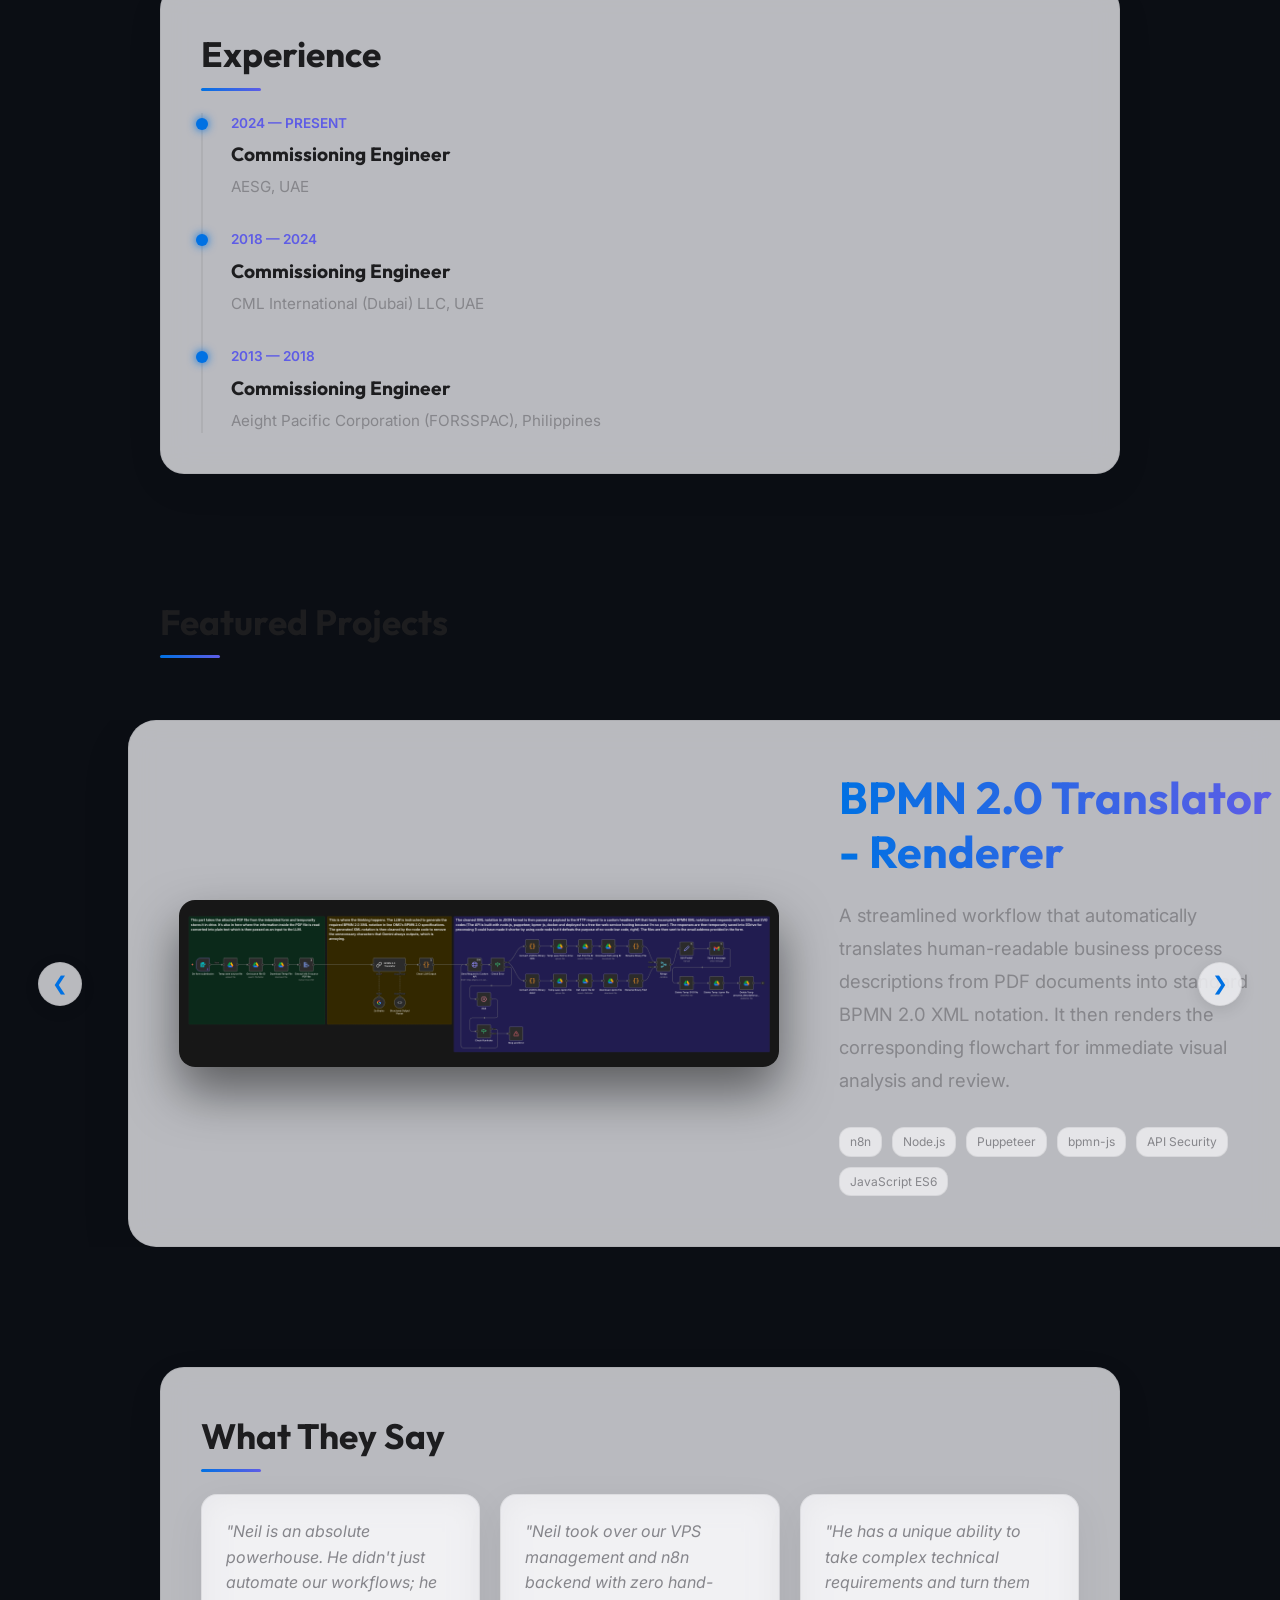
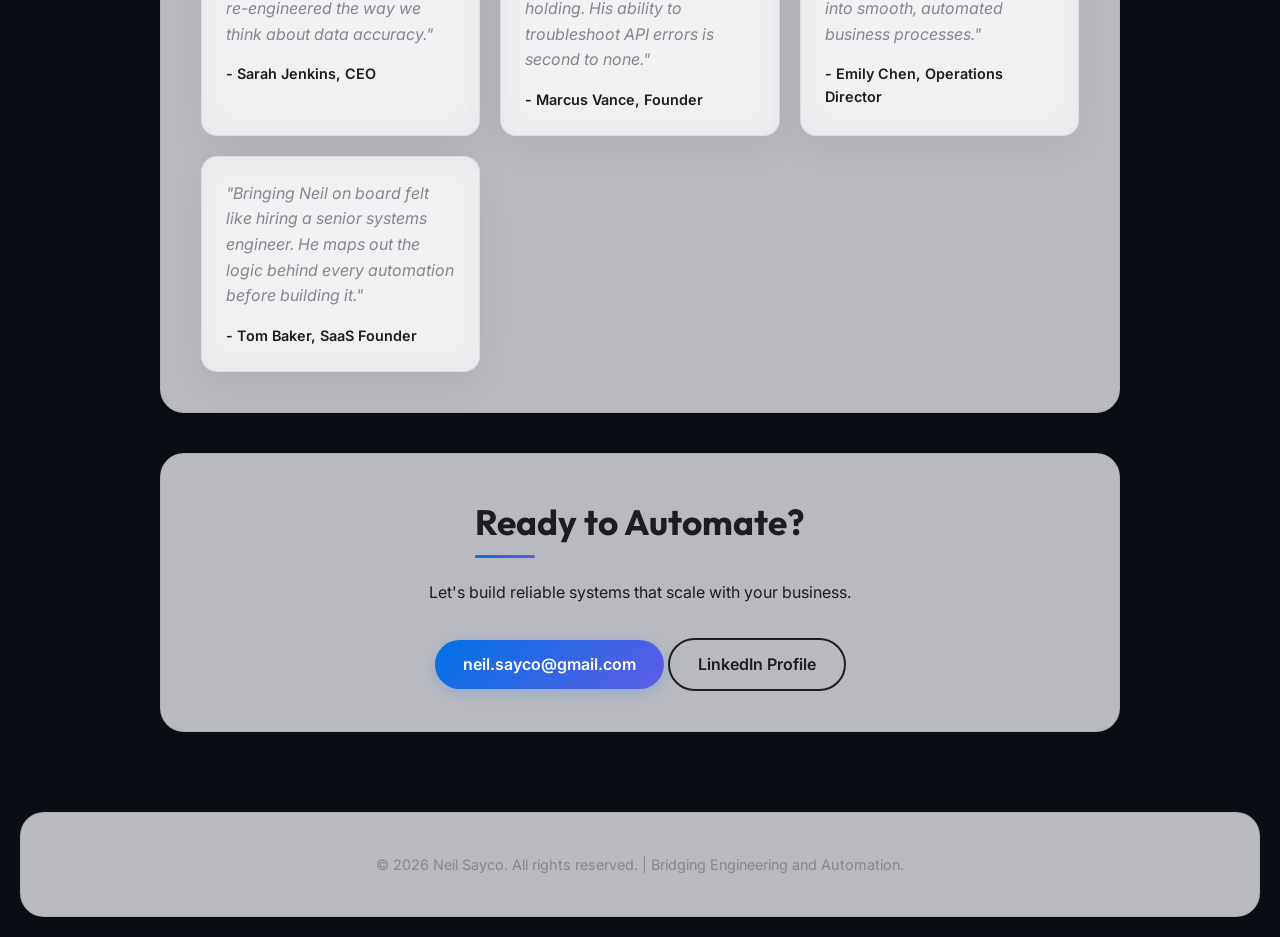
==== commit b78678a0: "updated href for newly added projects" ====
--- a/index.html
+++ b/index.html
@@ -142,7 +142,7 @@
                     </div>
                     <!-- CORE Cx AI Agent Project -->
                     <div class="carousel-slide">
-                        <a href="CORE-AI.html" class="slide-content-layout" style="text-decoration: none; color: inherit;">
+                        <a href="core-ai.html" class="slide-content-layout" style="text-decoration: none; color: inherit;">
                             <img src="core-ai-screenshot.png" alt="CORE AI Cx Agent" class="slide-image">
                                 <div class="slide-text">
                                     <h3>CORE AI Cx Agent</h3>
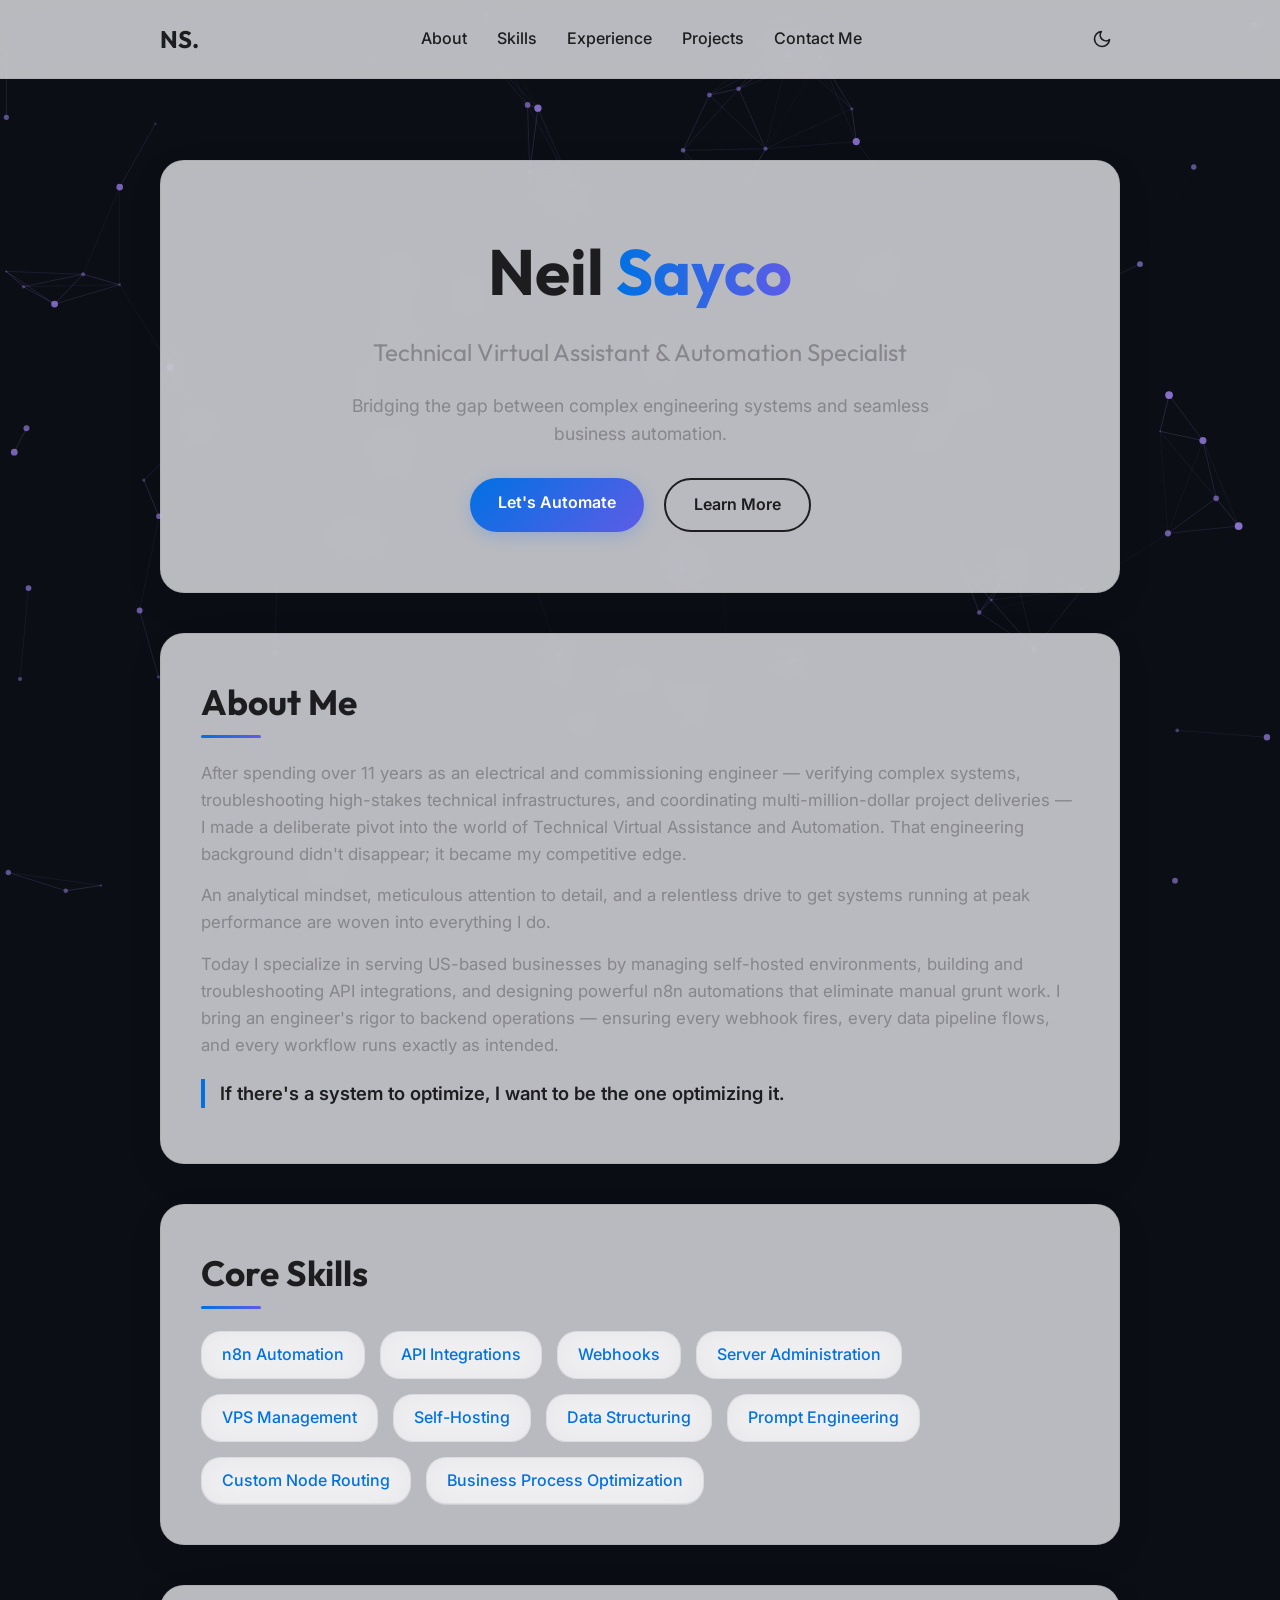
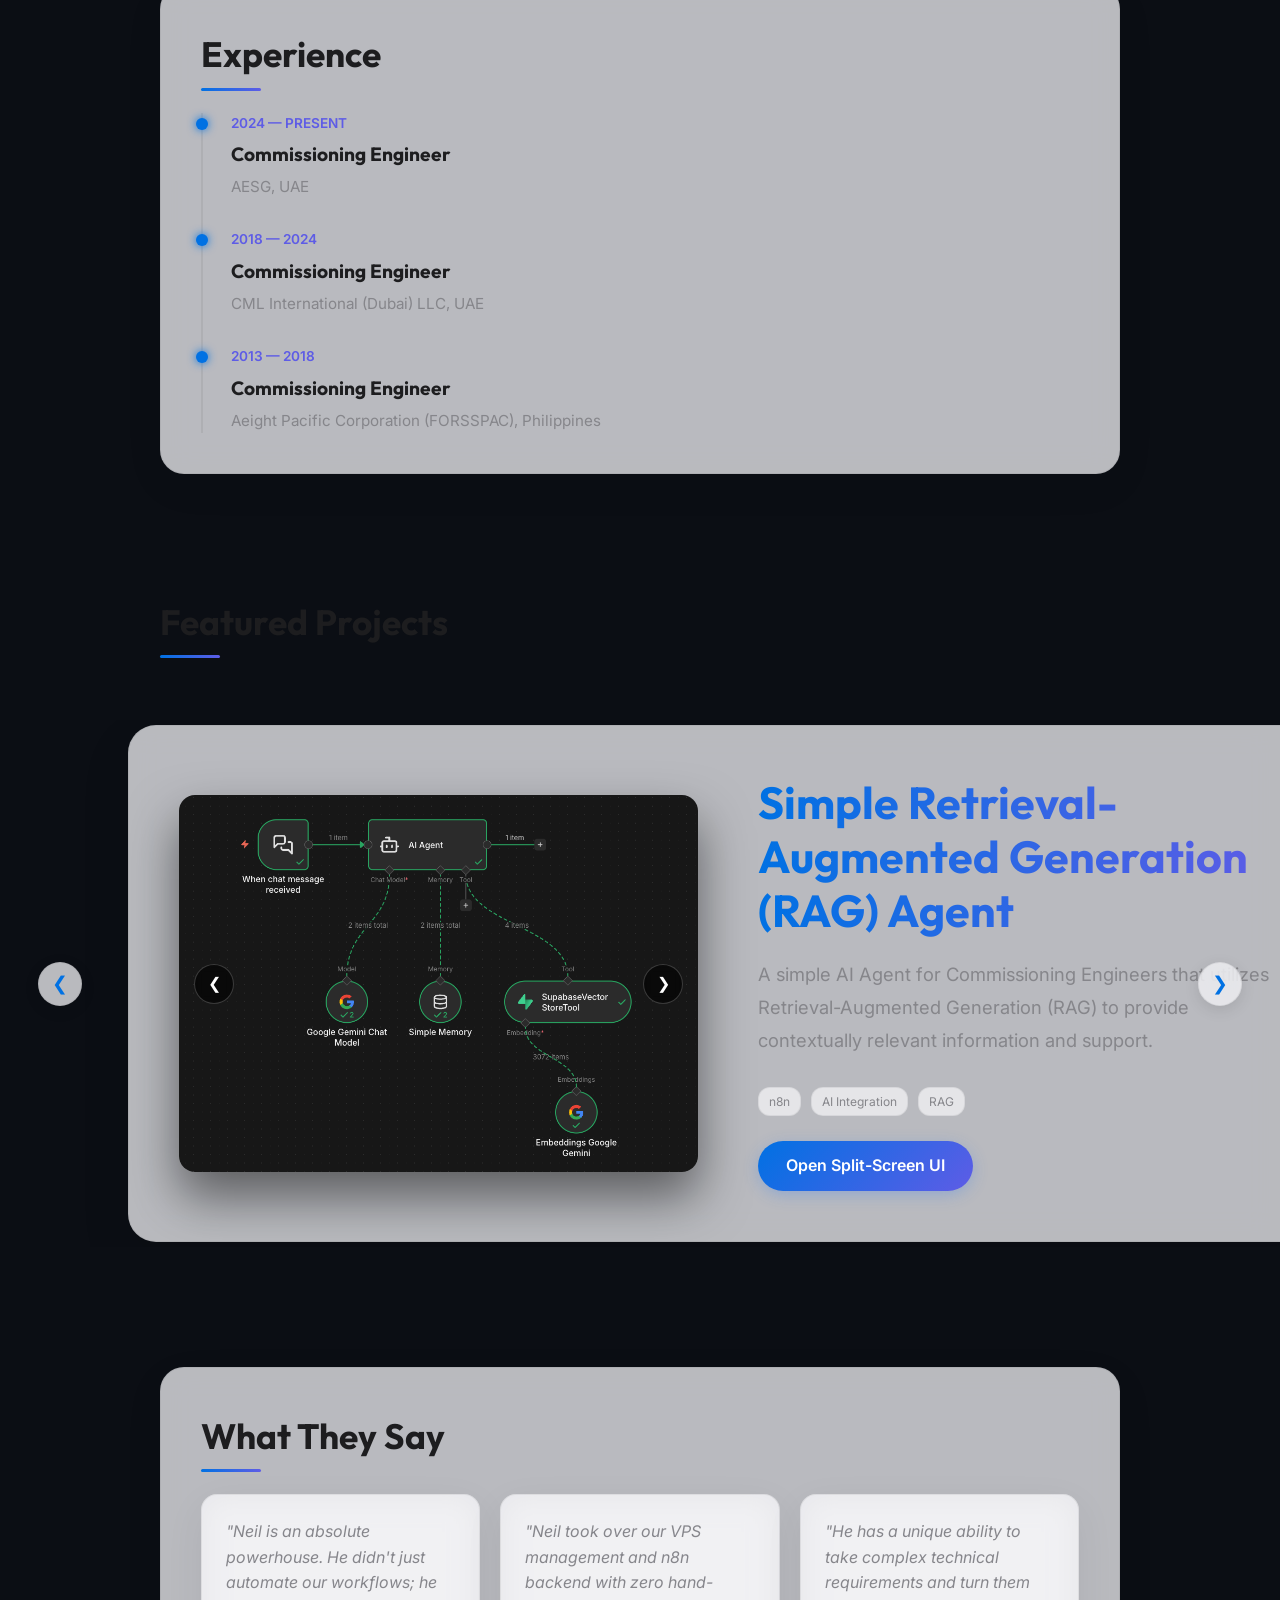
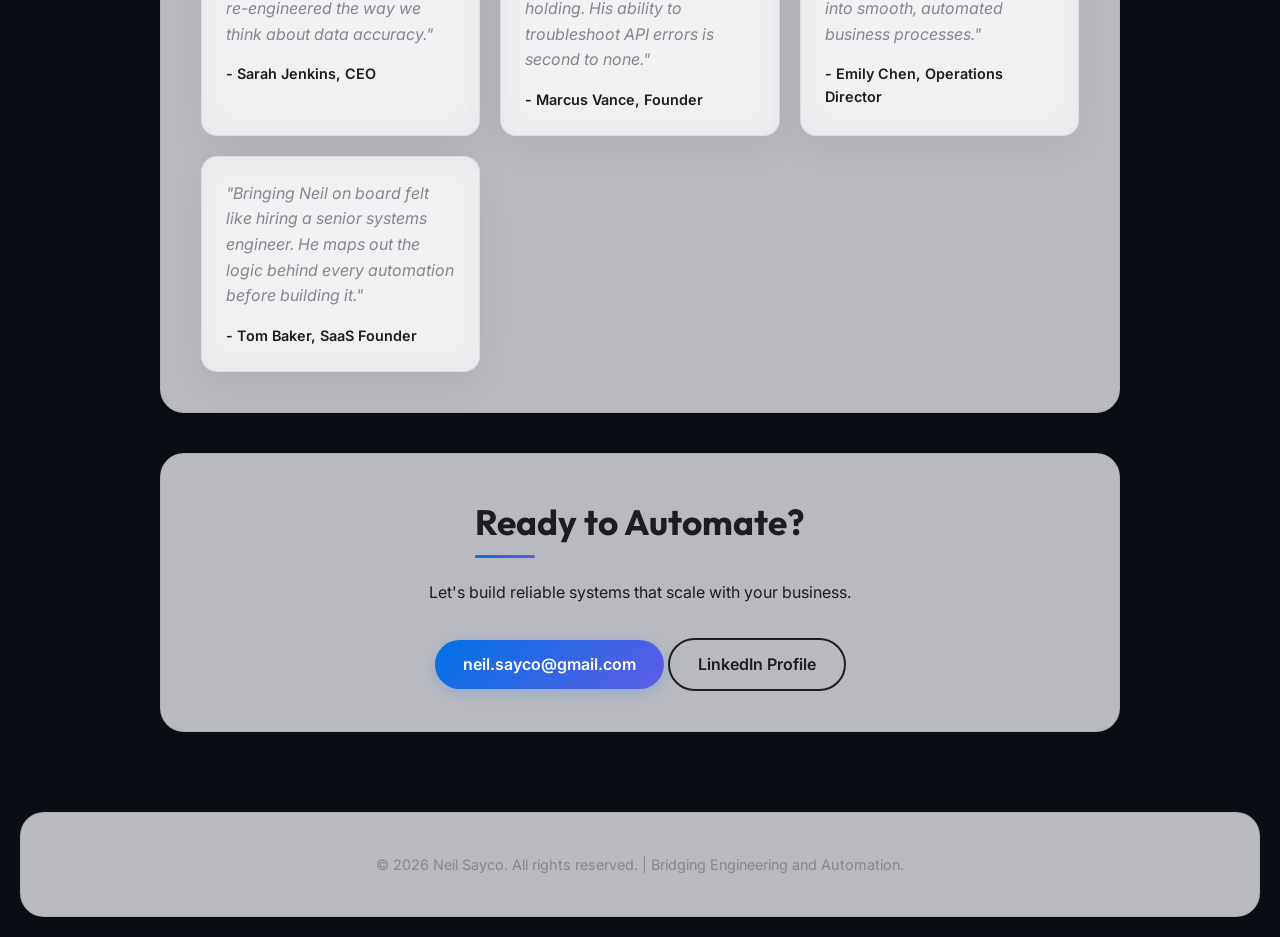
==== commit f253ae91: "updated website and featured projects." ====
--- a/index.html
+++ b/index.html
@@ -109,6 +109,29 @@
             <div class="carousel-wrapper" style="width: 100vw; margin-top: 40px;">
                 <button class="carousel-btn prev-btn" aria-label="Previous Project" style="left: 3vw;">❮</button>
                 <div class="projects-carousel" style="padding: 0; gap: 0;">
+                    <!-- RAG Agent Project -->
+                    <div class="carousel-slide">
+                        <div class="slide-content-layout">
+                            <div class="image-gallery-wrapper">
+                                <div class="image-gallery">
+                                    <img src="rag-agent-screenshot.png" alt="RAG Agent UI" class="slide-image gallery-img">
+                                    <img src="ingestion-workflow-screenshot.png" alt="Ingestion Workflow" class="slide-image gallery-img">
+                                </div>
+                                <button class="gallery-btn prev-gallery" aria-label="Previous Image">❮</button>
+                                <button class="gallery-btn next-gallery" aria-label="Next Image">❯</button>
+                            </div>
+                            <div class="slide-text">
+                                <h3>Simple Retrieval-Augmented Generation (RAG) Agent</h3>
+                                <p>A simple AI Agent for Commissioning Engineers that utilizes Retrieval-Augmented Generation (RAG) to provide contextually relevant information and support.</p>
+                                <div class="project-tags">
+                                    <span class="tag">n8n</span>
+                                    <span class="tag">AI Integration</span>
+                                    <span class="tag">RAG</span>
+                                </div>
+                                <a href="core-ai.html" class="btn btn-primary" style="margin-top: 25px; align-self: flex-start;">Open Split-Screen UI</a>
+                            </div>
+                        </div>
+                    </div>
                     <!-- BPMN Project -->
                     <div class="carousel-slide">
                         <a href="bpmn-translator.html" class="slide-content-layout" style="text-decoration: none; color: inherit;">
@@ -140,22 +163,7 @@
                             </div>
                         </div>
                     </div>
-                    <!-- CORE Cx AI Agent Project -->
-                    <div class="carousel-slide">
-                        <a href="core-ai.html" class="slide-content-layout" style="text-decoration: none; color: inherit;">
-                            <img src="core-ai-screenshot.png" alt="CORE AI Cx Agent" class="slide-image">
-                                <div class="slide-text">
-                                    <h3>CORE AI Cx Agent</h3>
-                                    <p>A simple AI Agent for Commissioning Engineers that utilizes Retrieval-Augmented Generation (RAG) to provide contextually relevant information and support.</p>
-                                    <div class="project-tags">
-                                        <span class="tag">n8n</span>
-                                        <span class="tag">AI Integration</span>
-                                        <span class="tag">RAG</span>
-                                    </div>
-                                </div>
-                        </a>
-                    </div>
-
+                </div>
                 <button class="carousel-btn next-btn" aria-label="Next Project" style="right: 3vw;">❯</button>
             </div>
         </section>
--- a/styles.css
+++ b/styles.css
@@ -436,6 +436,61 @@
     transform: scale(1.02) translateY(-10px);
 }
 
+/* Image Gallery for Slide */
+.image-gallery-wrapper {
+    flex: 1;
+    position: relative;
+    width: 100%;
+    max-width: 600px;
+    height: 100%;
+    display: flex;
+    overflow: hidden;
+    border-radius: 16px;
+    box-shadow: 0 25px 50px rgba(0,0,0,0.5);
+}
+
+.image-gallery {
+    display: flex;
+    width: 100%;
+    transition: transform 0.4s ease-in-out;
+}
+
+.gallery-img {
+    min-width: 100%;
+    object-fit: contain;
+    border-radius: 0;
+    box-shadow: none;
+    transform: none !important; /* Disable hover scale */
+}
+
+.gallery-btn {
+    position: absolute;
+    top: 50%;
+    transform: translateY(-50%);
+    background: rgba(0,0,0,0.6);
+    backdrop-filter: blur(4px);
+    color: white;
+    border: 1px solid rgba(255,255,255,0.2);
+    border-radius: 50%;
+    width: 40px;
+    height: 40px;
+    cursor: pointer;
+    font-size: 1rem;
+    display: flex;
+    justify-content: center;
+    align-items: center;
+    z-index: 10;
+    transition: background 0.3s ease, border 0.3s ease;
+}
+
+.gallery-btn:hover {
+    background: var(--accent-primary);
+    border: 1px solid var(--accent-primary);
+}
+
+.prev-gallery { left: 15px; }
+.next-gallery { right: 15px; }
+
 .slide-text {
     flex: 1;
     display: flex;
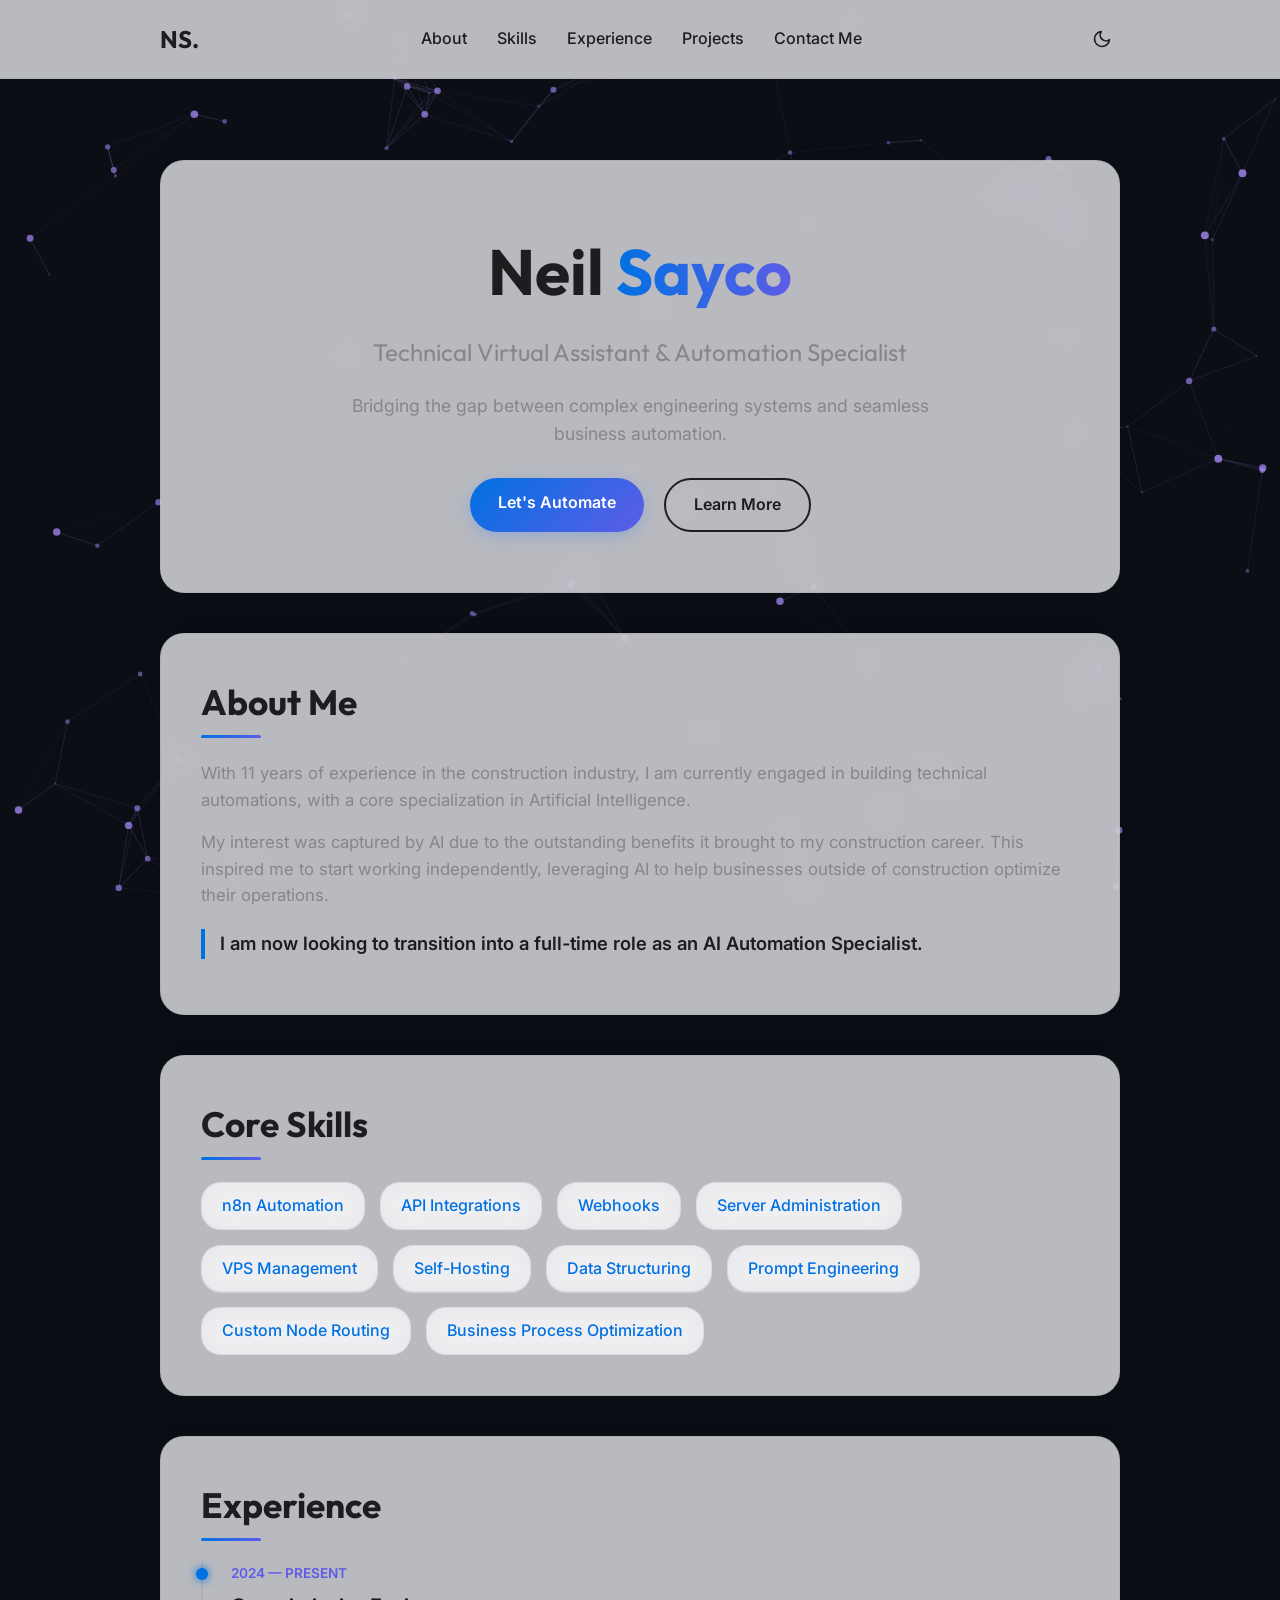
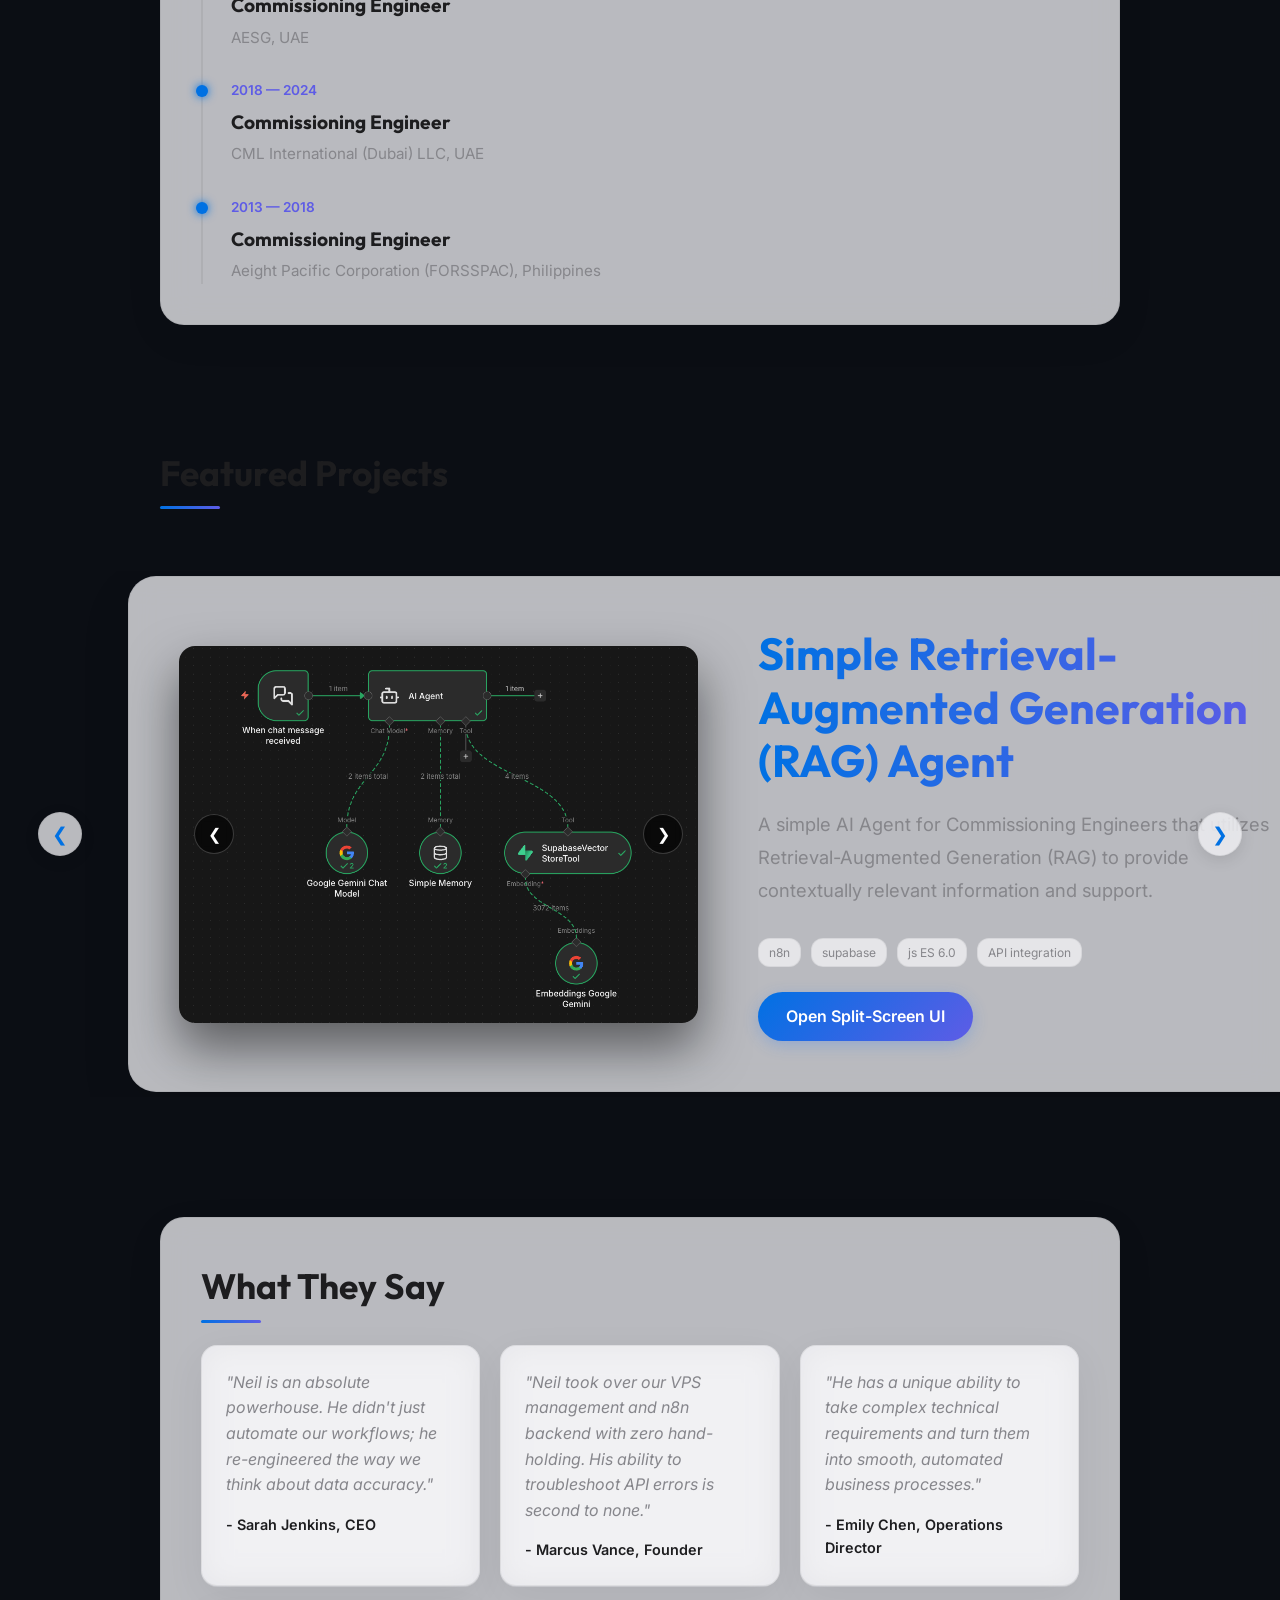
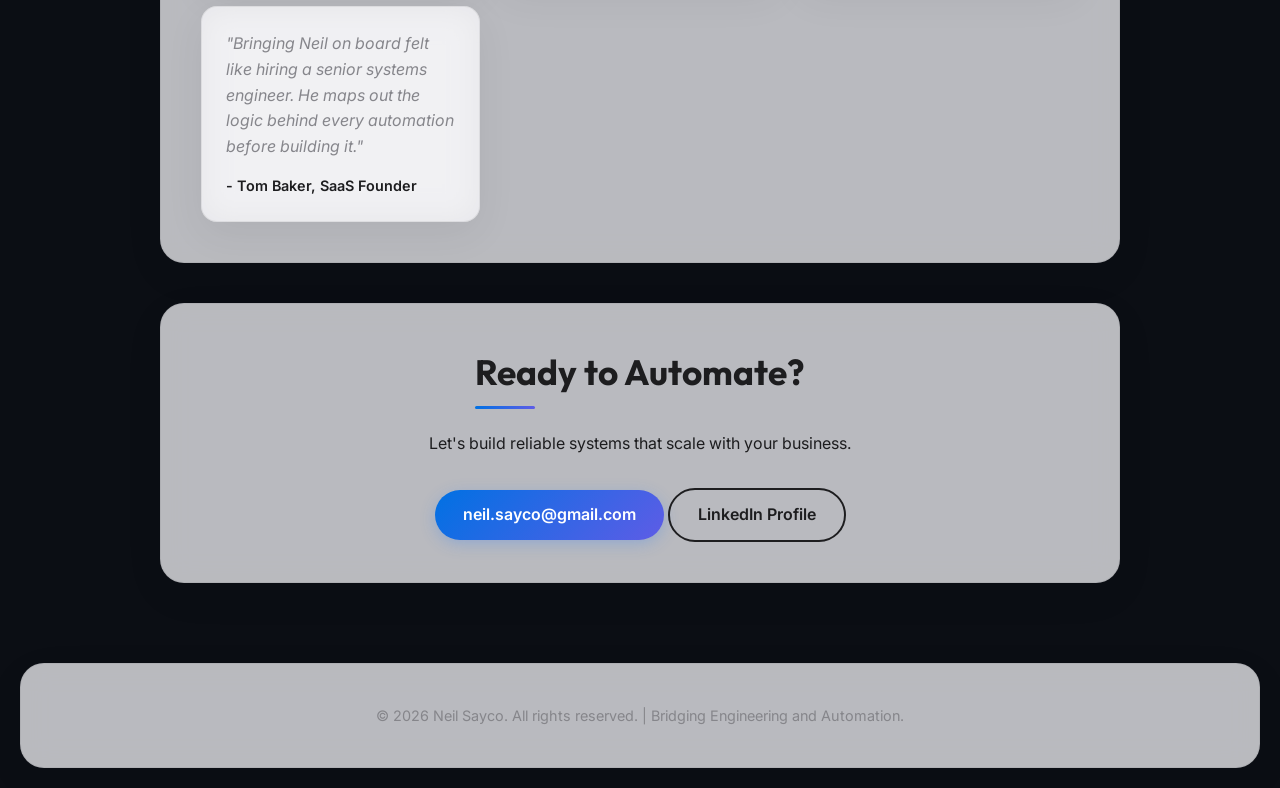
==== commit f628c7d5: "updated tags and About me Section" ====
--- a/index.html
+++ b/index.html
@@ -49,10 +49,9 @@
         <section id="about" class="glass-panel reveal">
             <h2 class="section-title">About Me</h2>
             <div class="about-content">
-                <p>After spending over 11 years as an electrical and commissioning engineer — verifying complex systems, troubleshooting high-stakes technical infrastructures, and coordinating multi-million-dollar project deliveries — I made a deliberate pivot into the world of Technical Virtual Assistance and Automation. That engineering background didn't disappear; it became my competitive edge.</p>
-                <p>An analytical mindset, meticulous attention to detail, and a relentless drive to get systems running at peak performance are woven into everything I do.</p>
-                <p>Today I specialize in serving US-based businesses by managing self-hosted environments, building and troubleshooting API integrations, and designing powerful n8n automations that eliminate manual grunt work. I bring an engineer's rigor to backend operations — ensuring every webhook fires, every data pipeline flows, and every workflow runs exactly as intended.</p>
-                <p class="highlight-text">If there's a system to optimize, I want to be the one optimizing it.</p>
+                <p>With 11 years of experience in the construction industry, I am currently engaged in building technical automations, with a core specialization in Artificial Intelligence.</p>
+                <p>My interest was captured by AI due to the outstanding benefits it brought to my construction career. This inspired me to start working independently, leveraging AI to help businesses outside of construction optimize their operations.</p>
+                <p class="highlight-text">I am now looking to transition into a full-time role as an AI Automation Specialist.</p>
             </div>
         </section>
 
@@ -125,8 +124,9 @@
                                 <p>A simple AI Agent for Commissioning Engineers that utilizes Retrieval-Augmented Generation (RAG) to provide contextually relevant information and support.</p>
                                 <div class="project-tags">
                                     <span class="tag">n8n</span>
-                                    <span class="tag">AI Integration</span>
-                                    <span class="tag">RAG</span>
+                                    <span class="tag">supabase</span>
+                                    <span class="tag">js ES 6.0</span>
+                                    <span class="tag">API integration</span>
                                 </div>
                                 <a href="core-ai.html" class="btn btn-primary" style="margin-top: 25px; align-self: flex-start;">Open Split-Screen UI</a>
                             </div>
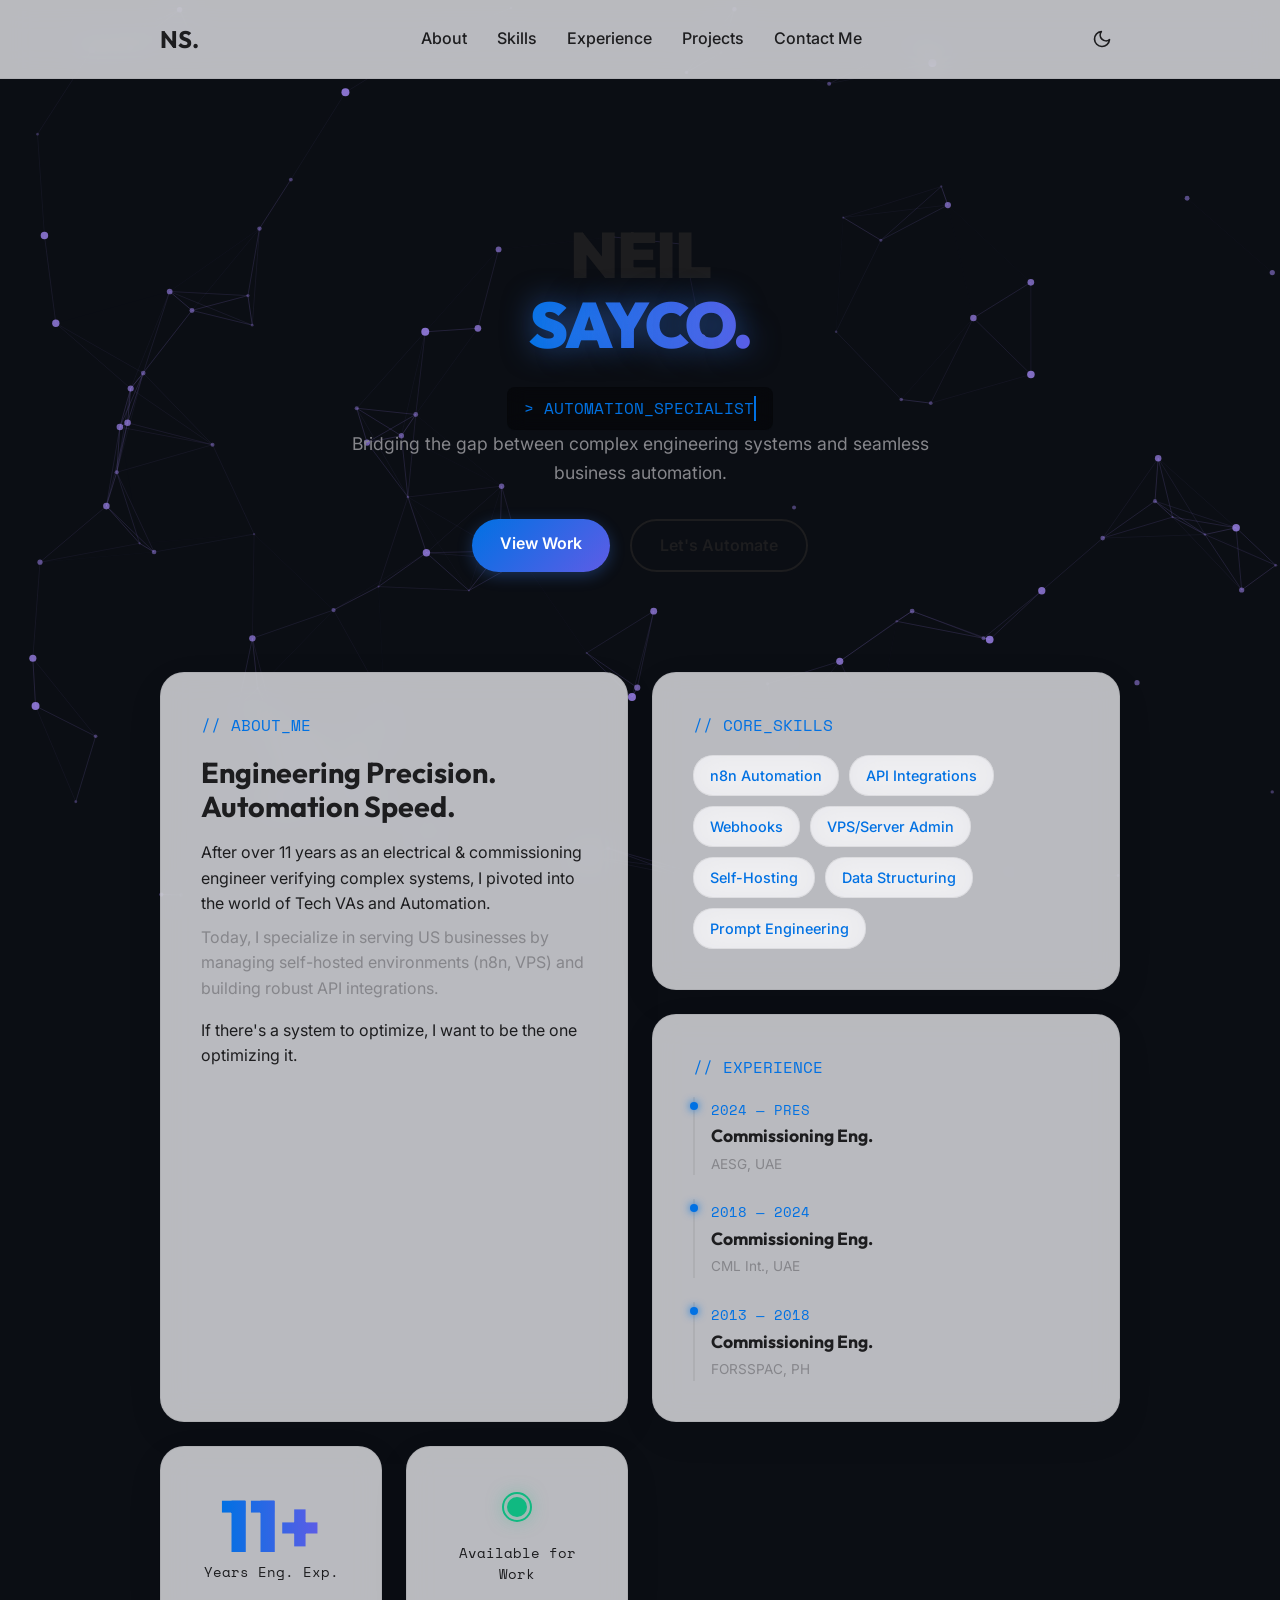
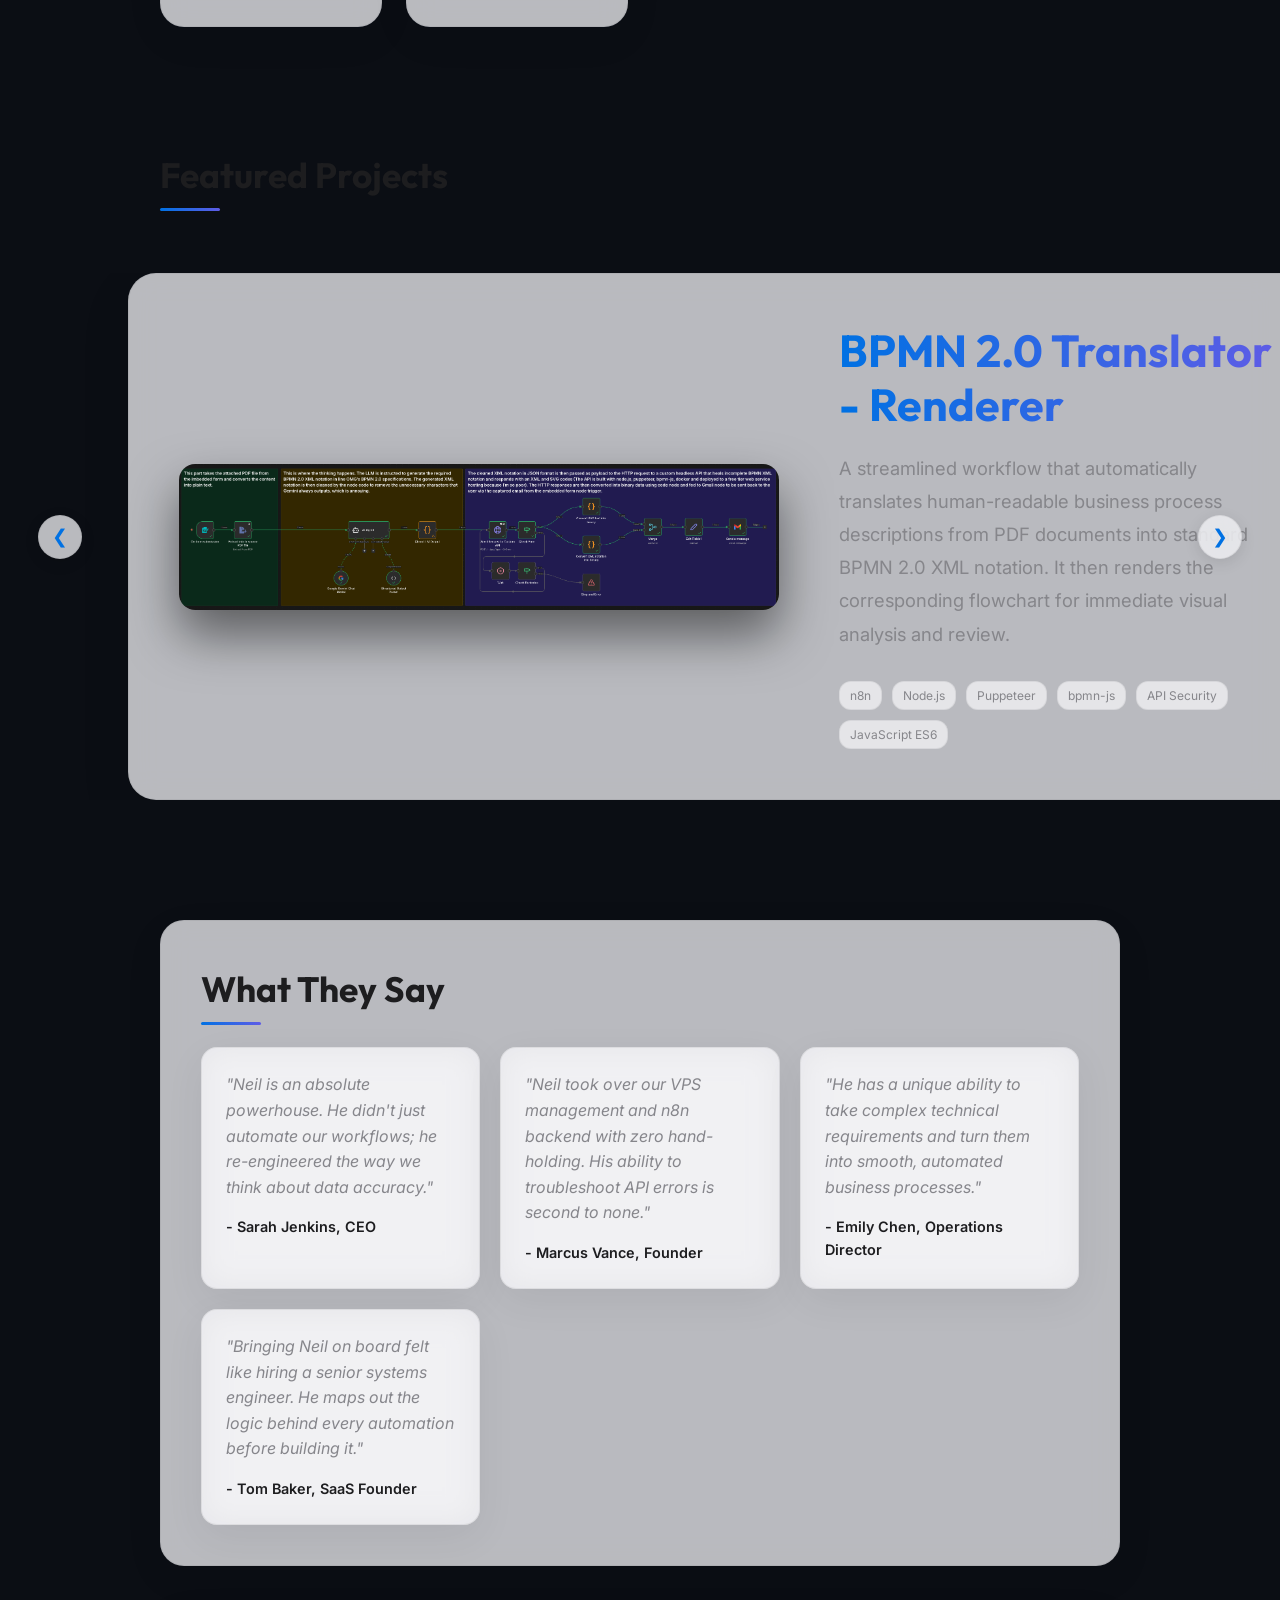
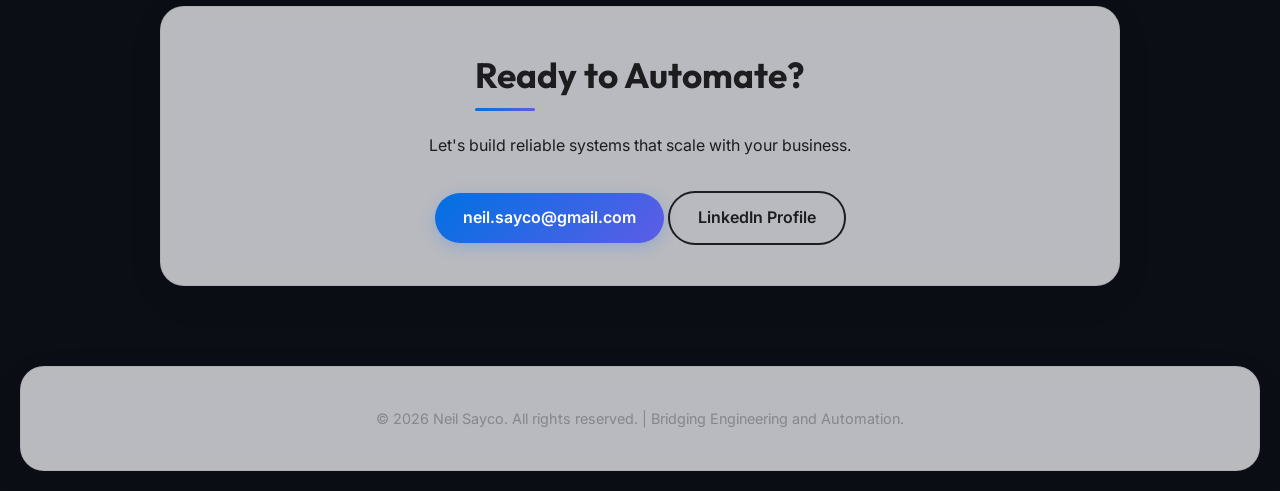
==== commit 5277920d: "Updated some hyperlinks" ====
--- a/index.html
+++ b/index.html
@@ -8,7 +8,7 @@
     <!-- Google Fonts -->
     <link rel="preconnect" href="https://fonts.googleapis.com">
     <link rel="preconnect" href="https://fonts.gstatic.com" crossorigin>
-    <link href="https://fonts.googleapis.com/css2?family=Inter:wght@300;400;500;600;700;800&family=Outfit:wght@400;500;700&display=swap" rel="stylesheet">
+    <link href="https://fonts.googleapis.com/css2?family=Inter:wght@300;400;500;600;700;800&family=Outfit:wght@400;500;700;900&family=Space+Mono:ital,wght@0,400;0,700;1,400&display=swap" rel="stylesheet">
     <link rel="stylesheet" href="styles.css">
 </head>
 <body>
@@ -35,68 +35,97 @@
 
     <main class="container">
         <!-- Hero Section -->
-        <section id="hero" class="glass-panel text-center hero-section reveal">
-            <h1 class="hero-title">Neil <span class="gradient-text">Sayco</span></h1>
-            <h2 class="hero-subtitle">Technical Virtual Assistant & Automation Specialist</h2>
-            <p class="hero-tagline">Bridging the gap between complex engineering systems and seamless business automation.</p>
-            <div class="hero-cta">
-                <a href="#contact" class="btn btn-primary">Let's Automate</a>
-                <a href="#about" class="btn btn-secondary">Learn More</a>
-            </div>
-        </section>
-
-        <!-- About Section -->
-        <section id="about" class="glass-panel reveal">
-            <h2 class="section-title">About Me</h2>
-            <div class="about-content">
-                <p>With 11 years of experience in the construction industry, I am currently engaged in building technical automations, with a core specialization in Artificial Intelligence.</p>
-                <p>My interest was captured by AI due to the outstanding benefits it brought to my construction career. This inspired me to start working independently, leveraging AI to help businesses outside of construction optimize their operations.</p>
-                <p class="highlight-text">I am now looking to transition into a full-time role as an AI Automation Specialist.</p>
-            </div>
-        </section>
-
-        <!-- Skills Section -->
-        <section id="skills" class="glass-panel reveal">
-            <h2 class="section-title">Core Skills</h2>
-            <div class="skills-grid">
-                <div class="skill-tag">n8n Automation</div>
-                <div class="skill-tag">API Integrations</div>
-                <div class="skill-tag">Webhooks</div>
-                <div class="skill-tag">Server Administration</div>
-                <div class="skill-tag">VPS Management</div>
-                <div class="skill-tag">Self-Hosting</div>
-                <div class="skill-tag">Data Structuring</div>
-                <div class="skill-tag">Prompt Engineering</div>
-                <div class="skill-tag">Custom Node Routing</div>
-                <div class="skill-tag">Business Process Optimization</div>
-            </div>
-        </section>
-
-        <!-- Experience Section -->
-        <section id="experience" class="glass-panel reveal">
-            <h2 class="section-title">Experience</h2>
-            <div class="timeline">
-                <div class="timeline-item">
-                    <div class="timeline-date">2024 — PRESENT</div>
-                    <div class="timeline-content">
-                        <h3>Commissioning Engineer</h3>
-                        <p>AESG, UAE</p>
-                    </div>
-                </div>
-                <div class="timeline-item">
-                    <div class="timeline-date">2018 — 2024</div>
-                    <div class="timeline-content">
-                        <h3>Commissioning Engineer</h3>
-                        <p>CML International (Dubai) LLC, UAE</p>
-                    </div>
-                </div>
-                <div class="timeline-item">
-                    <div class="timeline-date">2013 — 2018</div>
-                    <div class="timeline-content">
-                        <h3>Commissioning Engineer</h3>
-                        <p>Aeight Pacific Corporation (FORSSPAC), Philippines</p>
-                    </div>
-                </div>
+        <section id="hero" class="text-center hero-section reveal">
+            <h1 class="hero-title mega-text">NEIL <br><span class="gradient-text glow-text">SAYCO.</span></h1>
+            <div class="terminal-badge">
+                <span class="mono-text typing-effect">> AUTOMATION_SPECIALIST</span>
+            </div>
+            <p class="hero-tagline mt-4">Bridging the gap between complex engineering systems and seamless business automation.</p>
+            <div class="hero-cta mt-4">
+                <a href="#projects" class="btn btn-primary magnetic-btn">View Work</a>
+                <a href="#contact" class="btn btn-secondary magnetic-btn">Let's Automate</a>
+            </div>
+        </section>
+
+        <!-- Bento Grid Section (Replaces About, Skills, Experience) -->
+        <section id="bento-grid-section" class="reveal">
+            <div class="bento-container">
+                
+                <!-- About Bento Item (Large) -->
+                <div class="bento-item bento-large glass-panel interactive-card" id="about">
+                    <div class="bento-content">
+                        <div class="bento-header">
+                            <span class="mono-text accent-color">// ABOUT_ME</span>
+                        </div>
+                        <h2 class="bento-title">Engineering Precision. Automation Speed.</h2>
+                        <p>After over 11 years as an electrical & commissioning engineer verifying complex systems, I pivoted into the world of Tech VAs and Automation.</p>
+                        <p class="mt-2 text-secondary">Today, I specialize in serving US businesses by managing self-hosted environments (n8n, VPS) and building robust API integrations.</p>
+                        <p class="highlight-text mt-3">If there's a system to optimize, I want to be the one optimizing it.</p>
+                    </div>
+                </div>
+
+                <!-- Skills Bento Item (Medium) -->
+                <div class="bento-item bento-medium glass-panel interactive-card" id="skills">
+                    <div class="bento-content">
+                        <div class="bento-header">
+                            <span class="mono-text accent-color">// CORE_SKILLS</span>
+                        </div>
+                        <div class="skills-grid-mini mt-3">
+                            <div class="skill-tag">n8n Automation</div>
+                            <div class="skill-tag">API Integrations</div>
+                            <div class="skill-tag">Webhooks</div>
+                            <div class="skill-tag">VPS/Server Admin</div>
+                            <div class="skill-tag">Self-Hosting</div>
+                            <div class="skill-tag">Data Structuring</div>
+                            <div class="skill-tag">Prompt Engineering</div>
+                        </div>
+                    </div>
+                </div>
+
+                <!-- Experience Bento Item (Medium) -->
+                <div class="bento-item bento-medium glass-panel interactive-card" id="experience">
+                    <div class="bento-content">
+                        <div class="bento-header">
+                            <span class="mono-text accent-color">// EXPERIENCE</span>
+                        </div>
+                        <div class="compact-timeline mt-3">
+                            <div class="ct-item">
+                                <span class="mono-text text-sm accent-color">2024 — PRES</span>
+                                <h4>Commissioning Eng.</h4>
+                                <p class="text-sm text-secondary">AESG, UAE</p>
+                            </div>
+                            <div class="ct-item">
+                                <span class="mono-text text-sm accent-color">2018 — 2024</span>
+                                <h4>Commissioning Eng.</h4>
+                                <p class="text-sm text-secondary">CML Int., UAE</p>
+                            </div>
+                            <div class="ct-item">
+                                <span class="mono-text text-sm accent-color">2013 — 2018</span>
+                                <h4>Commissioning Eng.</h4>
+                                <p class="text-sm text-secondary">FORSSPAC, PH</p>
+                            </div>
+                        </div>
+                    </div>
+                </div>
+
+                <!-- Tech Stack Minimal Bento Item (Small) -->
+                <div class="bento-item bento-small glass-panel interactive-card flex-center">
+                    <div class="bento-content text-center" style="width: 100%;">
+                       <h3 class="gradient-text mega-number">11+</h3>
+                       <p class="mono-text text-sm">Years Eng. Exp.</p>
+                    </div>
+                </div>
+                
+                <!-- Status Bento Item (Small) -->
+                <div class="bento-item bento-small glass-panel interactive-card flex-center">
+                    <div class="bento-content text-center" style="width: 100%;">
+                        <div class="status-indicator">
+                            <div class="status-pulse"></div>
+                        </div>
+                        <p class="mono-text text-sm mt-3">Available for Work</p>
+                    </div>
+                </div>
+
             </div>
         </section>
 
@@ -108,30 +137,6 @@
             <div class="carousel-wrapper" style="width: 100vw; margin-top: 40px;">
                 <button class="carousel-btn prev-btn" aria-label="Previous Project" style="left: 3vw;">❮</button>
                 <div class="projects-carousel" style="padding: 0; gap: 0;">
-                    <!-- RAG Agent Project -->
-                    <div class="carousel-slide">
-                        <div class="slide-content-layout">
-                            <div class="image-gallery-wrapper">
-                                <div class="image-gallery">
-                                    <img src="rag-agent-screenshot.png" alt="RAG Agent UI" class="slide-image gallery-img">
-                                    <img src="ingestion-workflow-screenshot.png" alt="Ingestion Workflow" class="slide-image gallery-img">
-                                </div>
-                                <button class="gallery-btn prev-gallery" aria-label="Previous Image">❮</button>
-                                <button class="gallery-btn next-gallery" aria-label="Next Image">❯</button>
-                            </div>
-                            <div class="slide-text">
-                                <h3>Simple Retrieval-Augmented Generation (RAG) Agent</h3>
-                                <p>A simple AI Agent for Commissioning Engineers that utilizes Retrieval-Augmented Generation (RAG) to provide contextually relevant information and support.</p>
-                                <div class="project-tags">
-                                    <span class="tag">n8n</span>
-                                    <span class="tag">supabase</span>
-                                    <span class="tag">js ES 6.0</span>
-                                    <span class="tag">API integration</span>
-                                </div>
-                                <a href="core-ai.html" class="btn btn-primary" style="margin-top: 25px; align-self: flex-start;">Open Split-Screen UI</a>
-                            </div>
-                        </div>
-                    </div>
                     <!-- BPMN Project -->
                     <div class="carousel-slide">
                         <a href="bpmn-translator.html" class="slide-content-layout" style="text-decoration: none; color: inherit;">
@@ -163,7 +168,22 @@
                             </div>
                         </div>
                     </div>
-                </div>
+                    <!-- CORE Cx AI Agent Project -->
+                    <div class="carousel-slide">
+                        <a href="core-ai.html" class="slide-content-layout" style="text-decoration: none; color: inherit;">
+                            <img src="core-ai-screenshot.png" alt="CORE AI Cx Agent" class="slide-image">
+                                <div class="slide-text">
+                                    <h3>CORE AI Cx Agent</h3>
+                                    <p>A simple AI Agent for Commissioning Engineers that utilizes Retrieval-Augmented Generation (RAG) to provide contextually relevant information and support.</p>
+                                    <div class="project-tags">
+                                        <span class="tag">n8n</span>
+                                        <span class="tag">AI Integration</span>
+                                        <span class="tag">RAG</span>
+                                    </div>
+                                </div>
+                        </a>
+                    </div>
+
                 <button class="carousel-btn next-btn" aria-label="Next Project" style="right: 3vw;">❯</button>
             </div>
         </section>
--- a/styles.css
+++ b/styles.css
@@ -13,15 +13,15 @@
 
 .dark-theme {
     /* Dark Theme */
-    --bg-color: #0B0E14; /* Deep, sleek midnight */
+    --bg-color: #050505; /* Deep cyber dark */
     --text-primary: #f8fafc;
     --text-secondary: #94a3b8;
-    --accent-primary: #60a5fa;
-    --accent-secondary: #a78bfa;
-    --glass-bg: rgba(15, 23, 42, 0.6);
-    --glass-border: rgba(255, 255, 255, 0.05);
-    --glass-shadow: 0 8px 32px 0 rgba(0, 0, 0, 0.3);
-    --card-hover: rgba(30, 41, 59, 0.8);
+    --accent-primary: #3b82f6; /* Brilliant blue */
+    --accent-secondary: #8b5cf6; /* Cyber purple */
+    --glass-bg: rgba(20, 20, 25, 0.65);
+    --glass-border: rgba(255, 255, 255, 0.08);
+    --glass-shadow: 0 8px 32px 0 rgba(0, 0, 0, 0.4);
+    --card-hover: rgba(30, 30, 40, 0.85);
 }
 
 * {
@@ -57,6 +57,18 @@
     font-family: 'Outfit', sans-serif;
 }
 
+.mono-text { font-family: 'Space Mono', monospace; }
+.mega-text { font-size: 5.5rem; font-weight: 900; line-height: 1.1; letter-spacing: -0.03em; }
+.mega-number { font-size: 4.5rem; font-weight: 900; line-height: 1; }
+.accent-color { color: var(--accent-primary); }
+.text-sm { font-size: 0.85rem; }
+.text-secondary { color: var(--text-secondary); }
+
+/* Spacing and Utilities */
+.flex-center { display: flex; align-items: center; justify-content: center; }
+.mt-2 { margin-top: 0.5rem; }
+.mt-3 { margin-top: 1rem; }
+.mt-4 { margin-top: 2rem; }
 .text-center { text-align: center; }
 
 .gradient-text {
@@ -255,27 +267,162 @@
     border-radius: 3px;
 }
 
-/* About Section */
-.about-content p {
-    margin-bottom: 15px;
-    color: var(--text-secondary);
-    font-size: 1.05rem;
-}
-
-.highlight-text {
-    font-weight: 600;
-    color: var(--text-primary) !important;
-    font-size: 1.15rem !important;
-    margin-top: 20px;
-    border-left: 4px solid var(--accent-primary);
-    padding-left: 15px;
+/* Glow Text */
+.glow-text {
+    text-shadow: 0 0 30px rgba(59, 130, 246, 0.5);
+}
+
+/* Terminal Badge */
+.terminal-badge {
+    display: inline-flex;
+    align-items: center;
+    background: rgba(0, 0, 0, 0.4);
+    border: 1px solid var(--glass-border);
+    padding: 8px 16px;
+    border-radius: 8px;
+    margin-top: 1rem;
+    backdrop-filter: blur(10px);
+    -webkit-backdrop-filter: blur(10px);
+}
+.typing-effect {
+    color: var(--accent-primary);
+    border-right: 2px solid var(--accent-primary);
+    white-space: nowrap;
+    overflow: hidden;
+    animation: typing 3s steps(30, end) infinite alternate, blink-caret .75s step-end infinite;
+}
+
+@keyframes typing {
+    from { max-width: 0 }
+    to { max-width: 100% }
+}
+@keyframes blink-caret {
+    from, to { border-color: transparent }
+    50% { border-color: var(--accent-primary); }
+}
+
+/* Status Indicator */
+.status-indicator { position: relative; width: 40px; height: 40px; margin: 0 auto; }
+.status-pulse {
+    width: 20px;
+    height: 20px;
+    background-color: #10b981; /* Neon green */
+    border-radius: 50%;
+    position: absolute;
+    top: 50%;
+    left: 50%;
+    transform: translate(-50%, -50%);
+    box-shadow: 0 0 20px rgba(16, 185, 129, 0.6);
+}
+.status-pulse::after {
+    content: '';
+    position: absolute;
+    top: -5px;
+    left: -5px;
+    right: -5px;
+    bottom: -5px;
+    border-radius: 50%;
+    border: 2px solid #10b981;
+    animation: pulse 2s linear infinite;
+}
+
+@keyframes pulse {
+    0% { transform: scale(0.8); opacity: 1; }
+    100% { transform: scale(2); opacity: 0; }
+}
+
+/* Bento Grid System */
+.bento-container {
+    display: grid;
+    grid-template-columns: repeat(4, 1fr);
+    grid-auto-rows: minmax(150px, auto);
+    gap: 24px;
+    max-width: 1000px;
+    margin: 0 auto;
+}
+
+.bento-item {
+    position: relative;
+    overflow: hidden;
+    display: flex;
+    flex-direction: column;
+    justify-content: flex-start;
+}
+
+/* Card sizing */
+.bento-large { grid-column: span 2; grid-row: span 2; }
+.bento-medium { grid-column: span 2; }
+.bento-small { grid-column: span 1; display: flex; align-items: center; justify-content: center; }
+
+.bento-header {
+    margin-bottom: 1rem;
+}
+
+.bento-title {
+    font-size: 1.8rem;
+    margin-bottom: 1rem;
+    line-height: 1.2;
+}
+
+.interactive-card {
+    transition: transform 0.4s cubic-bezier(0.175, 0.885, 0.32, 1.275), box-shadow 0.4s ease, border-color 0.4s ease;
+}
+
+.interactive-card:hover {
+    transform: translateY(-5px) scale(1.02);
+    box-shadow: 0 20px 40px rgba(0,0,0,0.4);
+    border-color: rgba(255, 255, 255, 0.15);
+    z-index: 10;
+}
+
+/* Magnetic Hover effect on cards generated via JS */
+.bento-item::before {
+    content: '';
+    position: absolute;
+    top: 0;
+    left: 0;
+    width: 100%;
+    height: 100%;
+    background: radial-gradient(800px circle at var(--mouse-x, 0) var(--mouse-y, 0), rgba(255,255,255,0.06), transparent 40%);
+    z-index: 0;
+    opacity: 0;
+    transition: opacity 0.5s ease;
+    pointer-events: none;
+}
+.bento-item:hover::before {
+    opacity: 1;
+}
+
+.bento-content {
+    position: relative;
+    z-index: 1;
+}
+
+/* Responsive Grid */
+@media (max-width: 900px) {
+    .bento-container {
+        grid-template-columns: repeat(2, 1fr);
+    }
+    .bento-large { grid-column: span 2; grid-row: auto; }
+    .bento-medium { grid-column: span 2; }
+    .mega-text { font-size: 4rem; }
+}
+
+@media (max-width: 600px) {
+    .bento-container {
+        grid-template-columns: 1fr;
+    }
+    .bento-large, .bento-medium, .bento-small {
+        grid-column: span 1;
+    }
+    .mega-text { font-size: 3.2rem; }
 }
 
 /* Skills */
-.skills-grid {
+.skills-grid-mini {
     display: flex;
     flex-wrap: wrap;
-    gap: 15px;
+    gap: 10px;
 }
 
 .skill-tag {
@@ -284,14 +431,15 @@
     -webkit-backdrop-filter: blur(16px) saturate(180%);
     border: 1px solid var(--glass-border);
     color: var(--accent-primary);
-    padding: 10px 20px;
+    padding: 8px 16px;
     border-radius: 20px;
+    font-size: 0.9rem;
     font-weight: 500;
     transition: all 0.3s ease;
 }
 
 .dark-theme .skill-tag {
-    background: var(--glass-bg);
+    background: rgba(0, 0, 0, 0.2);
     color: #93c5fd;
 }
 
@@ -302,57 +450,33 @@
 }
 
 /* Experience Timeline */
-.timeline {
+.compact-timeline {
+    display: flex;
+    flex-direction: column;
+    gap: 1.5rem;
+}
+
+.ct-item {
+    border-left: 2px solid var(--glass-border);
+    padding-left: 1rem;
     position: relative;
-    padding-left: 30px;
-}
-
-.timeline::before {
+}
+
+.ct-item::before {
     content: '';
     position: absolute;
-    left: 0;
-    top: 0;
-    height: 100%;
-    width: 2px;
-    background: var(--glass-border);
-}
-
-.timeline-item {
-    position: relative;
-    margin-bottom: 30px;
-}
-
-.timeline-item::before {
-    content: '';
-    position: absolute;
-    left: -35px;
+    left: -5px;
     top: 5px;
-    width: 12px;
-    height: 12px;
+    width: 8px;
+    height: 8px;
     border-radius: 50%;
     background: var(--accent-primary);
-    box-shadow: 0 0 10px var(--accent-primary);
-}
-
-.timeline-item:last-child {
-    margin-bottom: 0;
-}
-
-.timeline-date {
-    font-size: 0.85rem;
-    font-weight: 600;
-    color: var(--accent-secondary);
-    margin-bottom: 5px;
-}
-
-.timeline-content h3 {
-    font-size: 1.2rem;
-    margin-bottom: 5px;
-}
-
-.timeline-content p {
-    color: var(--text-secondary);
-    font-size: 0.95rem;
+    box-shadow: 0 0 8px var(--accent-primary);
+}
+
+.ct-item h4 {
+    margin-bottom: 0.2rem;
+    font-size: 1.1rem;
 }
 
 /* Projects Carousel - Full Bleed */
@@ -436,61 +560,6 @@
     transform: scale(1.02) translateY(-10px);
 }
 
-/* Image Gallery for Slide */
-.image-gallery-wrapper {
-    flex: 1;
-    position: relative;
-    width: 100%;
-    max-width: 600px;
-    height: 100%;
-    display: flex;
-    overflow: hidden;
-    border-radius: 16px;
-    box-shadow: 0 25px 50px rgba(0,0,0,0.5);
-}
-
-.image-gallery {
-    display: flex;
-    width: 100%;
-    transition: transform 0.4s ease-in-out;
-}
-
-.gallery-img {
-    min-width: 100%;
-    object-fit: contain;
-    border-radius: 0;
-    box-shadow: none;
-    transform: none !important; /* Disable hover scale */
-}
-
-.gallery-btn {
-    position: absolute;
-    top: 50%;
-    transform: translateY(-50%);
-    background: rgba(0,0,0,0.6);
-    backdrop-filter: blur(4px);
-    color: white;
-    border: 1px solid rgba(255,255,255,0.2);
-    border-radius: 50%;
-    width: 40px;
-    height: 40px;
-    cursor: pointer;
-    font-size: 1rem;
-    display: flex;
-    justify-content: center;
-    align-items: center;
-    z-index: 10;
-    transition: background 0.3s ease, border 0.3s ease;
-}
-
-.gallery-btn:hover {
-    background: var(--accent-primary);
-    border: 1px solid var(--accent-primary);
-}
-
-.prev-gallery { left: 15px; }
-.next-gallery { right: 15px; }
-
 .slide-text {
     flex: 1;
     display: flex;
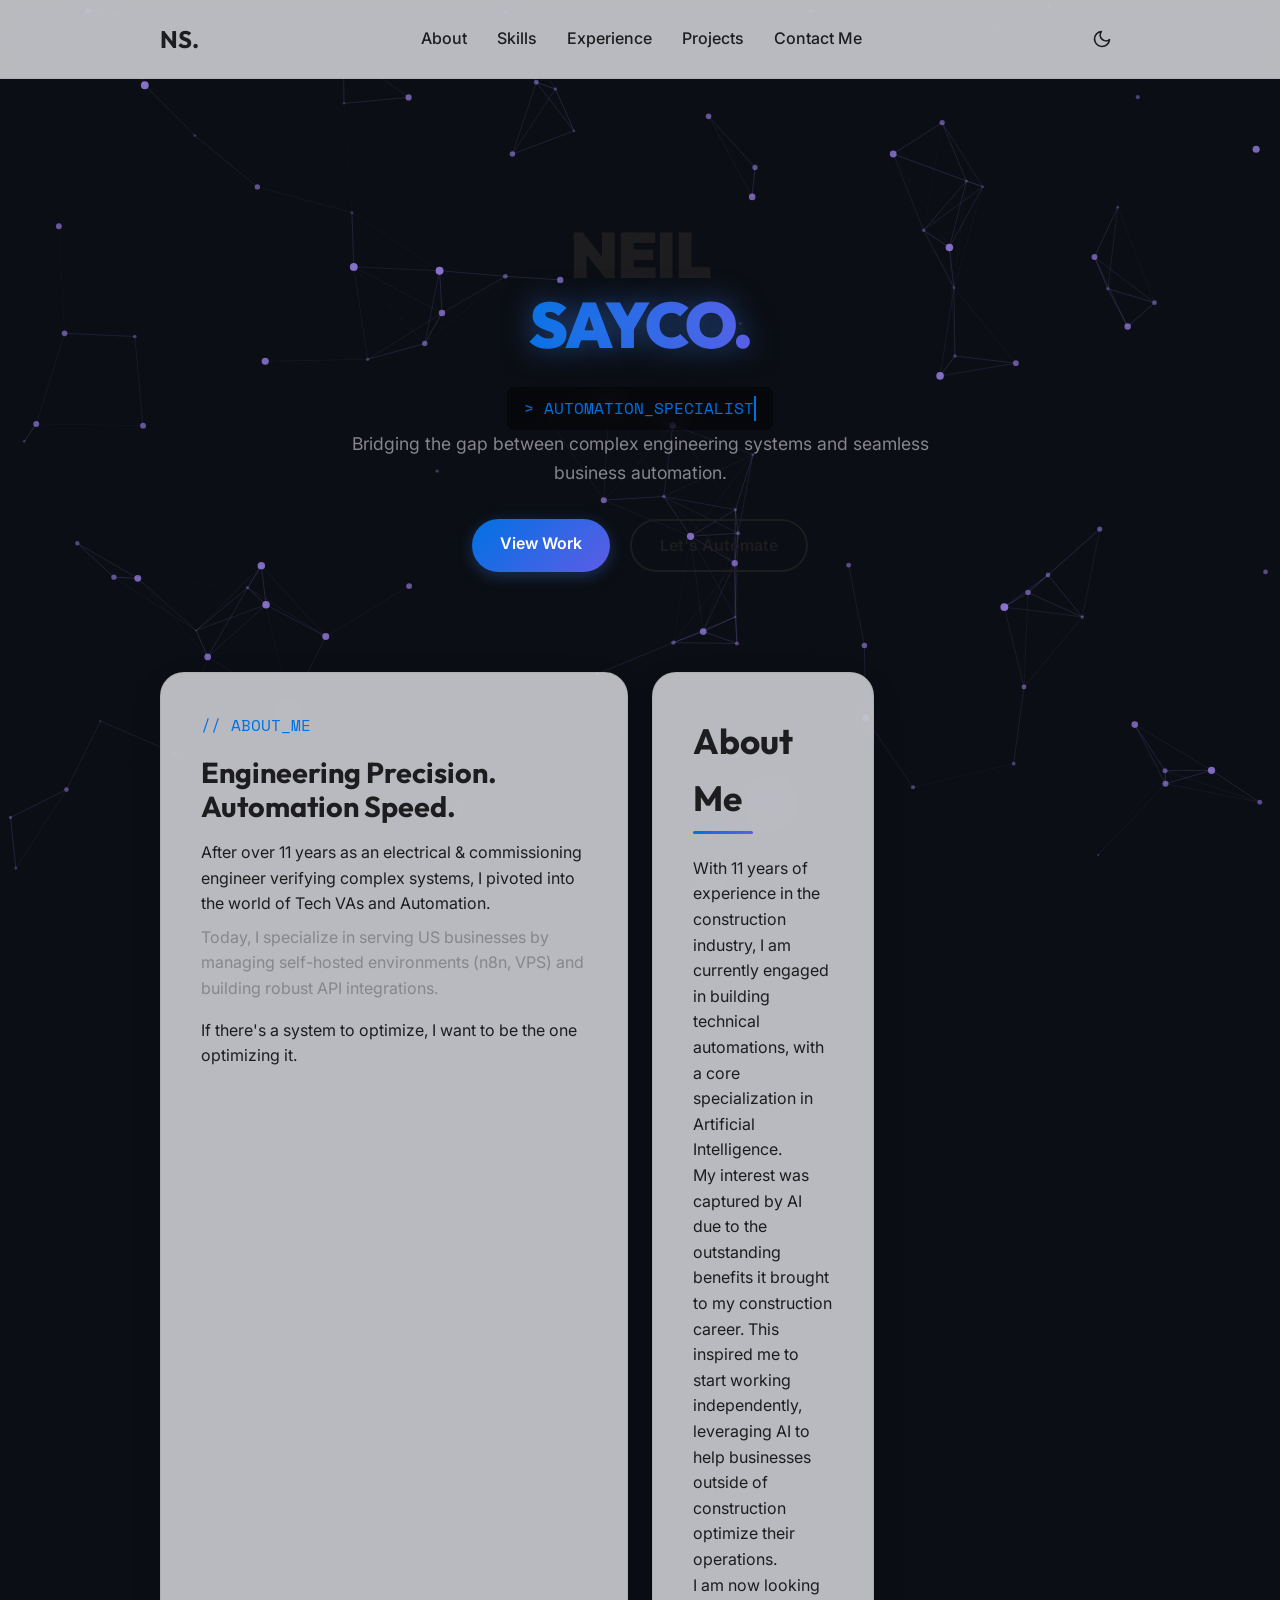
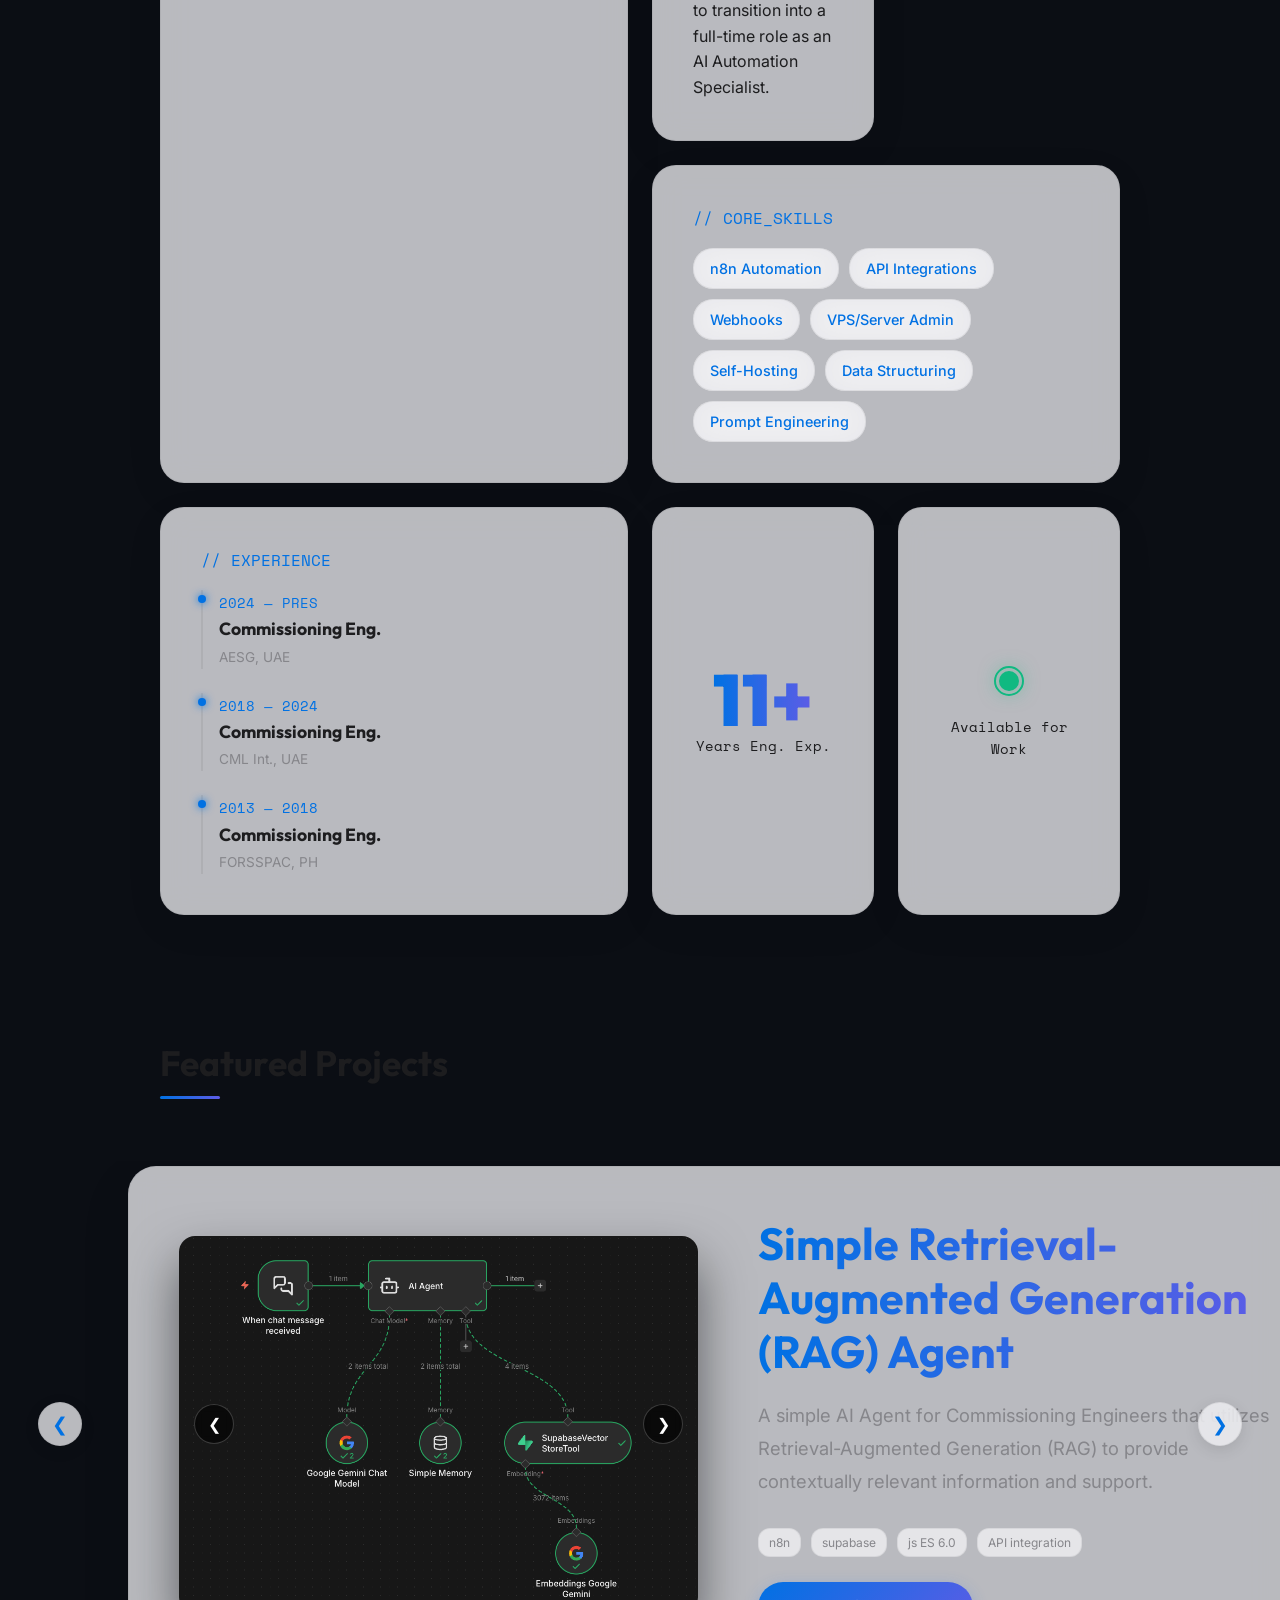
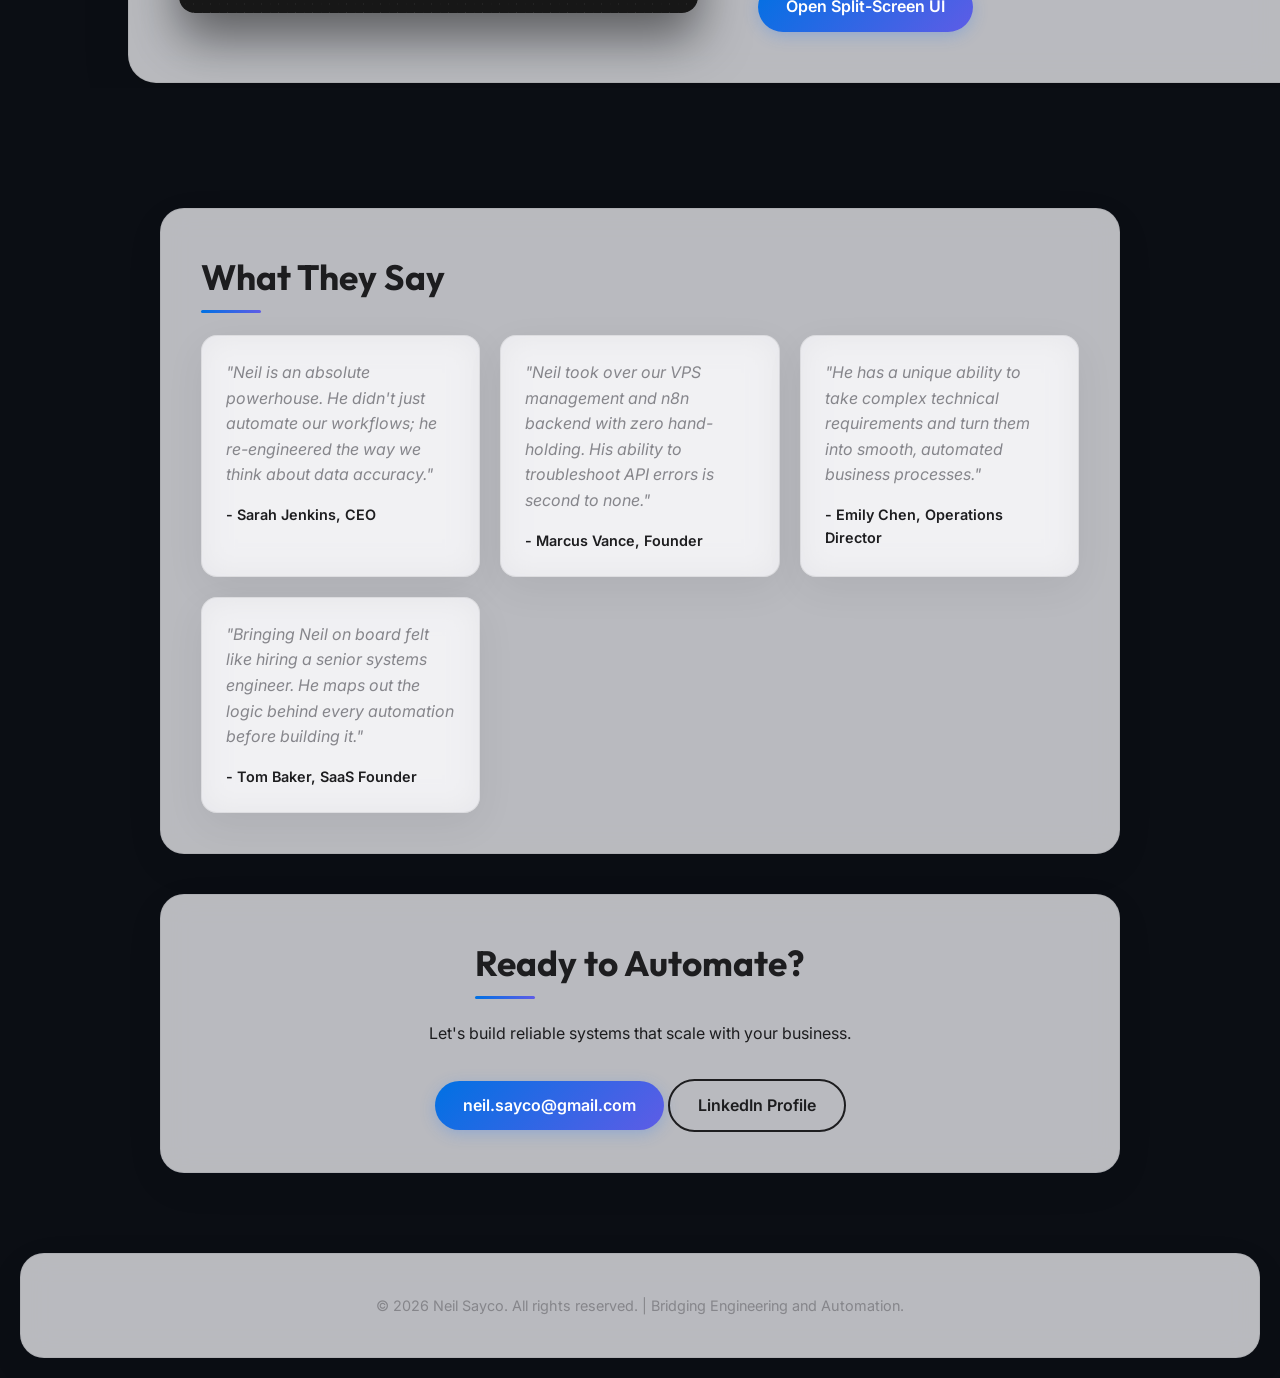
==== commit 782b1c7c: "Resolved merge conflicts in index and core-ai" ====
--- a/index.html
+++ b/index.html
@@ -47,6 +47,7 @@
             </div>
         </section>
 
+
         <!-- Bento Grid Section (Replaces About, Skills, Experience) -->
         <section id="bento-grid-section" class="reveal">
             <div class="bento-container">
@@ -64,6 +65,17 @@
                     </div>
                 </div>
 
+        <!-- About Section -->
+        <section id="about" class="glass-panel reveal">
+            <h2 class="section-title">About Me</h2>
+            <div class="about-content">
+                <p>With 11 years of experience in the construction industry, I am currently engaged in building technical automations, with a core specialization in Artificial Intelligence.</p>
+                <p>My interest was captured by AI due to the outstanding benefits it brought to my construction career. This inspired me to start working independently, leveraging AI to help businesses outside of construction optimize their operations.</p>
+                <p class="highlight-text">I am now looking to transition into a full-time role as an AI Automation Specialist.</p>
+            </div>
+        </section>
+
+
                 <!-- Skills Bento Item (Medium) -->
                 <div class="bento-item bento-medium glass-panel interactive-card" id="skills">
                     <div class="bento-content">
@@ -137,6 +149,30 @@
             <div class="carousel-wrapper" style="width: 100vw; margin-top: 40px;">
                 <button class="carousel-btn prev-btn" aria-label="Previous Project" style="left: 3vw;">❮</button>
                 <div class="projects-carousel" style="padding: 0; gap: 0;">
+                    <!-- RAG Agent Project -->
+                    <div class="carousel-slide">
+                        <div class="slide-content-layout">
+                            <div class="image-gallery-wrapper">
+                                <div class="image-gallery">
+                                    <img src="rag-agent-screenshot.png" alt="RAG Agent UI" class="slide-image gallery-img">
+                                    <img src="ingestion-workflow-screenshot.png" alt="Ingestion Workflow" class="slide-image gallery-img">
+                                </div>
+                                <button class="gallery-btn prev-gallery" aria-label="Previous Image">❮</button>
+                                <button class="gallery-btn next-gallery" aria-label="Next Image">❯</button>
+                            </div>
+                            <div class="slide-text">
+                                <h3>Simple Retrieval-Augmented Generation (RAG) Agent</h3>
+                                <p>A simple AI Agent for Commissioning Engineers that utilizes Retrieval-Augmented Generation (RAG) to provide contextually relevant information and support.</p>
+                                <div class="project-tags">
+                                    <span class="tag">n8n</span>
+                                    <span class="tag">supabase</span>
+                                    <span class="tag">js ES 6.0</span>
+                                    <span class="tag">API integration</span>
+                                </div>
+                                <a href="core-ai.html" class="btn btn-primary" style="margin-top: 25px; align-self: flex-start;">Open Split-Screen UI</a>
+                            </div>
+                        </div>
+                    </div>
                     <!-- BPMN Project -->
                     <div class="carousel-slide">
                         <a href="bpmn-translator.html" class="slide-content-layout" style="text-decoration: none; color: inherit;">
@@ -168,22 +204,7 @@
                             </div>
                         </div>
                     </div>
-                    <!-- CORE Cx AI Agent Project -->
-                    <div class="carousel-slide">
-                        <a href="core-ai.html" class="slide-content-layout" style="text-decoration: none; color: inherit;">
-                            <img src="core-ai-screenshot.png" alt="CORE AI Cx Agent" class="slide-image">
-                                <div class="slide-text">
-                                    <h3>CORE AI Cx Agent</h3>
-                                    <p>A simple AI Agent for Commissioning Engineers that utilizes Retrieval-Augmented Generation (RAG) to provide contextually relevant information and support.</p>
-                                    <div class="project-tags">
-                                        <span class="tag">n8n</span>
-                                        <span class="tag">AI Integration</span>
-                                        <span class="tag">RAG</span>
-                                    </div>
-                                </div>
-                        </a>
-                    </div>
-
+                </div>
                 <button class="carousel-btn next-btn" aria-label="Next Project" style="right: 3vw;">❯</button>
             </div>
         </section>
--- a/styles.css
+++ b/styles.css
@@ -560,6 +560,61 @@
     transform: scale(1.02) translateY(-10px);
 }
 
+/* Image Gallery for Slide */
+.image-gallery-wrapper {
+    flex: 1;
+    position: relative;
+    width: 100%;
+    max-width: 600px;
+    height: 100%;
+    display: flex;
+    overflow: hidden;
+    border-radius: 16px;
+    box-shadow: 0 25px 50px rgba(0,0,0,0.5);
+}
+
+.image-gallery {
+    display: flex;
+    width: 100%;
+    transition: transform 0.4s ease-in-out;
+}
+
+.gallery-img {
+    min-width: 100%;
+    object-fit: contain;
+    border-radius: 0;
+    box-shadow: none;
+    transform: none !important; /* Disable hover scale */
+}
+
+.gallery-btn {
+    position: absolute;
+    top: 50%;
+    transform: translateY(-50%);
+    background: rgba(0,0,0,0.6);
+    backdrop-filter: blur(4px);
+    color: white;
+    border: 1px solid rgba(255,255,255,0.2);
+    border-radius: 50%;
+    width: 40px;
+    height: 40px;
+    cursor: pointer;
+    font-size: 1rem;
+    display: flex;
+    justify-content: center;
+    align-items: center;
+    z-index: 10;
+    transition: background 0.3s ease, border 0.3s ease;
+}
+
+.gallery-btn:hover {
+    background: var(--accent-primary);
+    border: 1px solid var(--accent-primary);
+}
+
+.prev-gallery { left: 15px; }
+.next-gallery { right: 15px; }
+
 .slide-text {
     flex: 1;
     display: flex;
